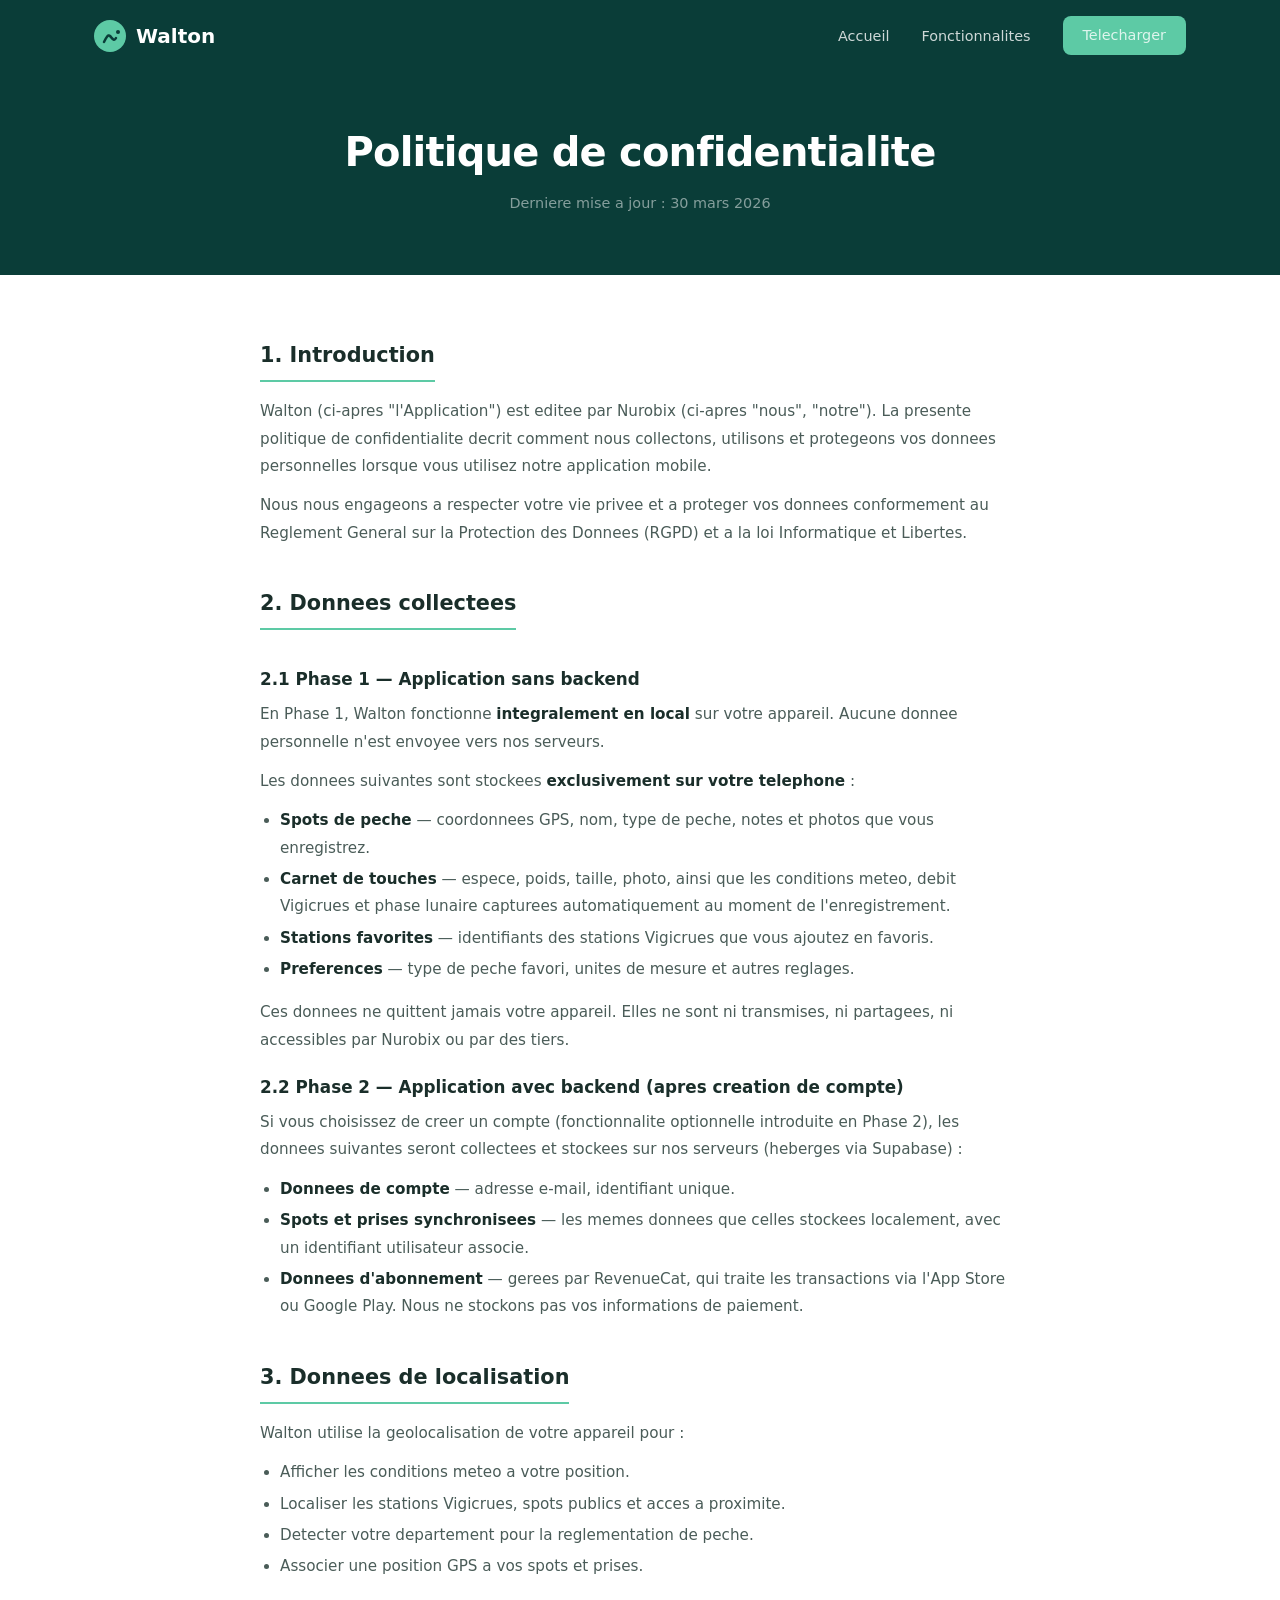
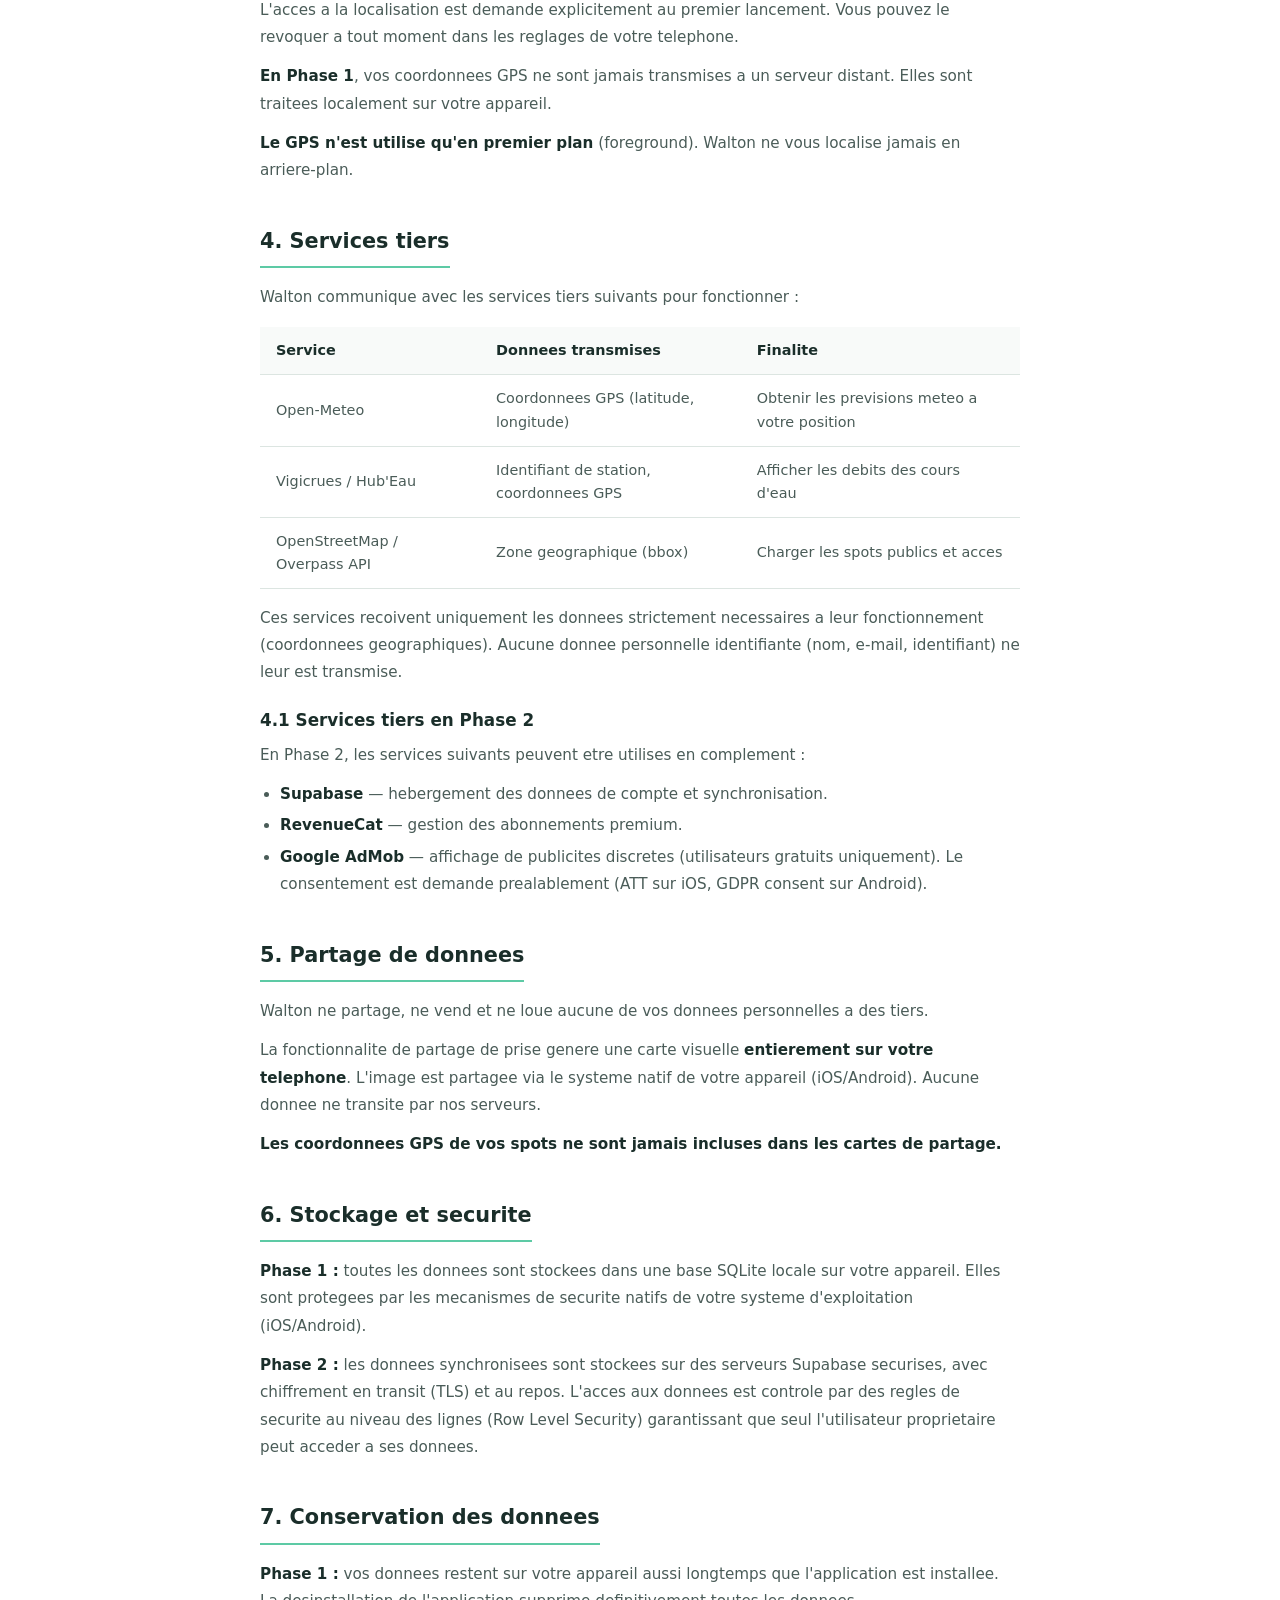
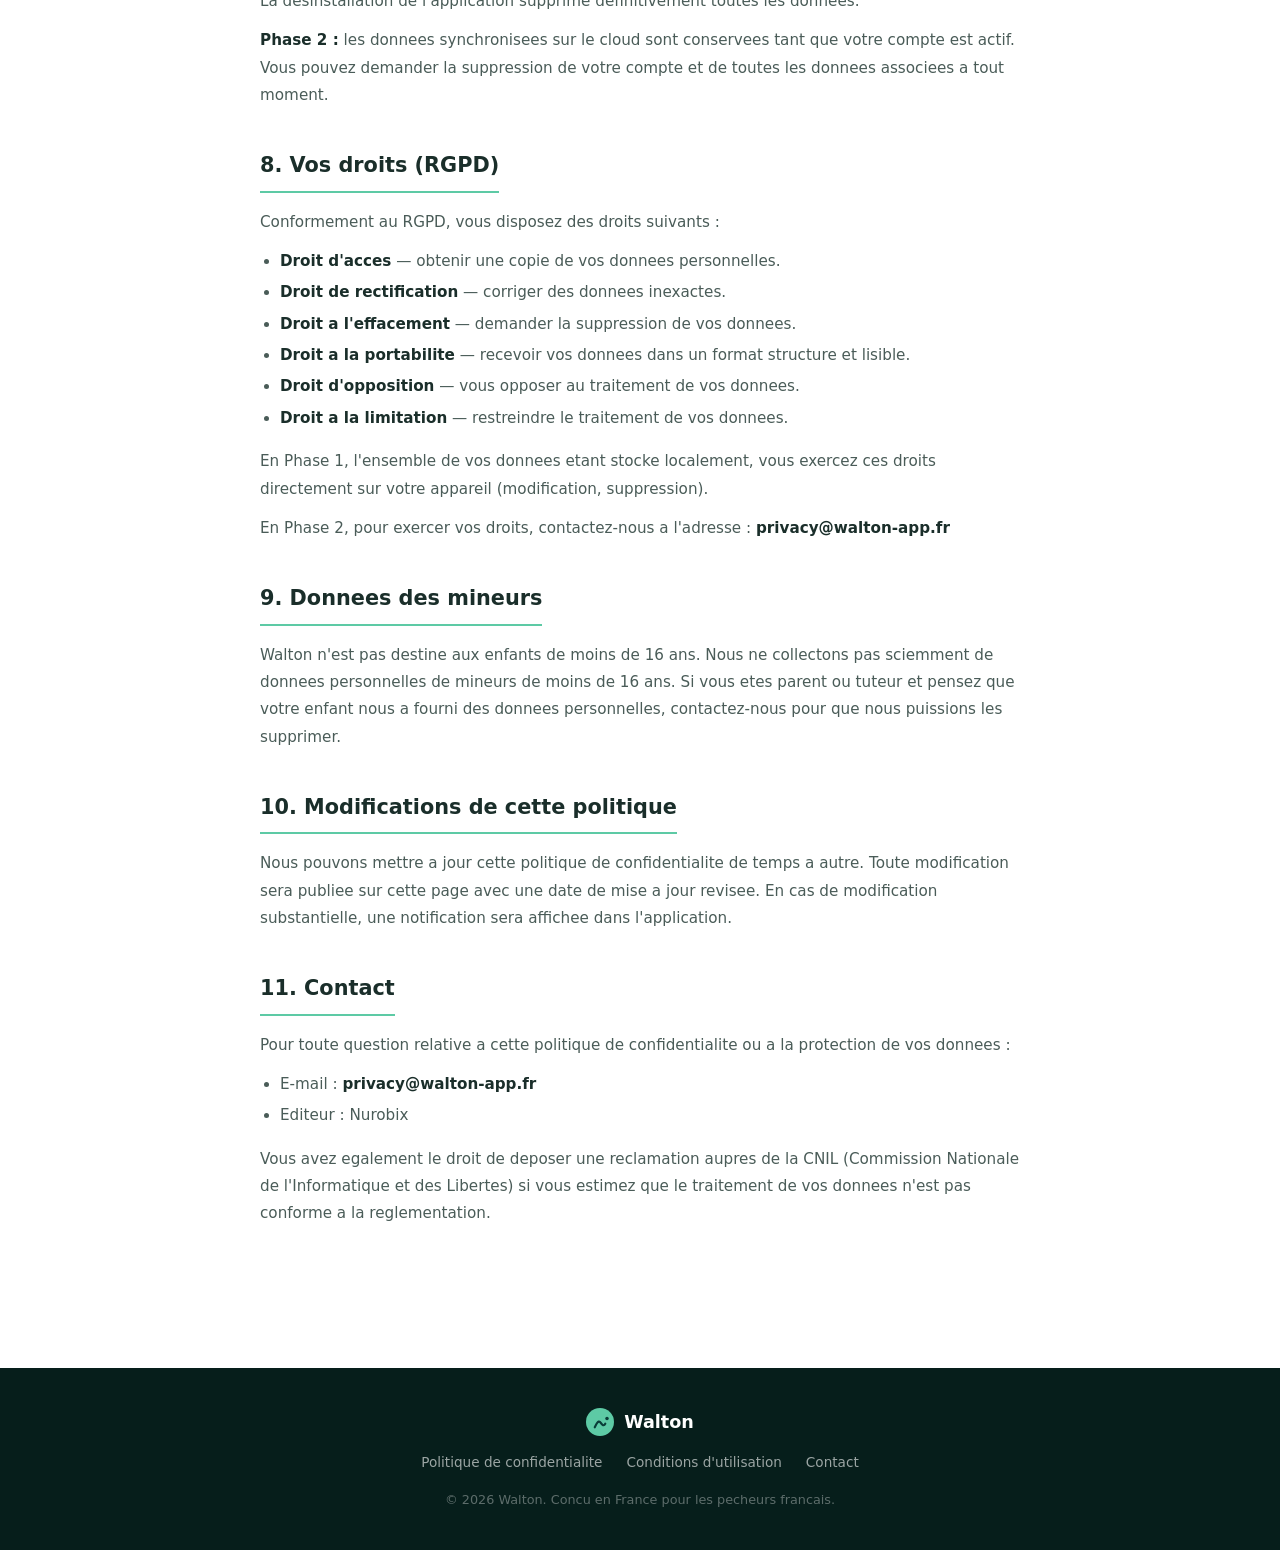
==== privacy.html @ 5dc96373 "Add Walton landing page with privacy policy and terms of use Static showcase site for GitHub Pages: " ====
<!DOCTYPE html>
<html lang="fr">
<head>
    <meta charset="UTF-8">
    <meta name="viewport" content="width=device-width, initial-scale=1.0">
    <title>Politique de confidentialite — Walton</title>
    <meta name="description" content="Politique de confidentialite de l'application Walton. Decouvrez comment vos donnees sont traitees et protegees.">
    <meta name="theme-color" content="#0a3d38">
    <link rel="icon" type="image/svg+xml" href="assets/favicon.svg">
    <link rel="stylesheet" href="css/style.css">
</head>
<body>
    <!-- Navigation -->
    <nav class="nav nav--scrolled" id="nav">
        <div class="nav__container">
            <a href="index.html" class="nav__logo">
                <svg class="nav__logo-icon" viewBox="0 0 32 32" width="32" height="32" fill="none">
                    <circle cx="16" cy="16" r="16" fill="#5dcaa5"/>
                    <path d="M10 22c2-4 4-8 6-6s4 6 6 2" stroke="#0a3d38" stroke-width="2.5" stroke-linecap="round"/>
                    <circle cx="24" cy="12" r="2" fill="#0a3d38"/>
                </svg>
                <span>Walton</span>
            </a>
            <button class="nav__toggle" id="navToggle" aria-label="Menu">
                <span></span><span></span><span></span>
            </button>
            <ul class="nav__links" id="navLinks">
                <li><a href="index.html">Accueil</a></li>
                <li><a href="index.html#fonctionnalites">Fonctionnalites</a></li>
                <li><a href="index.html#telechargement" class="btn btn--nav">Telecharger</a></li>
            </ul>
        </div>
    </nav>

    <!-- Header -->
    <header class="legal-hero">
        <div class="container">
            <h1 class="legal-hero__title">Politique de confidentialite</h1>
            <p class="legal-hero__date">Derniere mise a jour : 30 mars 2026</p>
        </div>
    </header>

    <!-- Content -->
    <main class="legal">
        <div class="container">
            <div class="legal__content">

                <section class="legal__section">
                    <h2>1. Introduction</h2>
                    <p>Walton (ci-apres "l'Application") est editee par Nurobix (ci-apres "nous", "notre"). La presente politique de confidentialite decrit comment nous collectons, utilisons et protegeons vos donnees personnelles lorsque vous utilisez notre application mobile.</p>
                    <p>Nous nous engageons a respecter votre vie privee et a proteger vos donnees conformement au Reglement General sur la Protection des Donnees (RGPD) et a la loi Informatique et Libertes.</p>
                </section>

                <section class="legal__section">
                    <h2>2. Donnees collectees</h2>

                    <h3>2.1 Phase 1 — Application sans backend</h3>
                    <p>En Phase 1, Walton fonctionne <strong>integralement en local</strong> sur votre appareil. Aucune donnee personnelle n'est envoyee vers nos serveurs.</p>
                    <p>Les donnees suivantes sont stockees <strong>exclusivement sur votre telephone</strong> :</p>
                    <ul>
                        <li><strong>Spots de peche</strong> — coordonnees GPS, nom, type de peche, notes et photos que vous enregistrez.</li>
                        <li><strong>Carnet de touches</strong> — espece, poids, taille, photo, ainsi que les conditions meteo, debit Vigicrues et phase lunaire capturees automatiquement au moment de l'enregistrement.</li>
                        <li><strong>Stations favorites</strong> — identifiants des stations Vigicrues que vous ajoutez en favoris.</li>
                        <li><strong>Preferences</strong> — type de peche favori, unites de mesure et autres reglages.</li>
                    </ul>
                    <p>Ces donnees ne quittent jamais votre appareil. Elles ne sont ni transmises, ni partagees, ni accessibles par Nurobix ou par des tiers.</p>

                    <h3>2.2 Phase 2 — Application avec backend (apres creation de compte)</h3>
                    <p>Si vous choisissez de creer un compte (fonctionnalite optionnelle introduite en Phase 2), les donnees suivantes seront collectees et stockees sur nos serveurs (heberges via Supabase) :</p>
                    <ul>
                        <li><strong>Donnees de compte</strong> — adresse e-mail, identifiant unique.</li>
                        <li><strong>Spots et prises synchronisees</strong> — les memes donnees que celles stockees localement, avec un identifiant utilisateur associe.</li>
                        <li><strong>Donnees d'abonnement</strong> — gerees par RevenueCat, qui traite les transactions via l'App Store ou Google Play. Nous ne stockons pas vos informations de paiement.</li>
                    </ul>
                </section>

                <section class="legal__section">
                    <h2>3. Donnees de localisation</h2>
                    <p>Walton utilise la geolocalisation de votre appareil pour :</p>
                    <ul>
                        <li>Afficher les conditions meteo a votre position.</li>
                        <li>Localiser les stations Vigicrues, spots publics et acces a proximite.</li>
                        <li>Detecter votre departement pour la reglementation de peche.</li>
                        <li>Associer une position GPS a vos spots et prises.</li>
                    </ul>
                    <p>L'acces a la localisation est demande explicitement au premier lancement. Vous pouvez le revoquer a tout moment dans les reglages de votre telephone.</p>
                    <p><strong>En Phase 1</strong>, vos coordonnees GPS ne sont jamais transmises a un serveur distant. Elles sont traitees localement sur votre appareil.</p>
                    <p><strong>Le GPS n'est utilise qu'en premier plan</strong> (foreground). Walton ne vous localise jamais en arriere-plan.</p>
                </section>

                <section class="legal__section">
                    <h2>4. Services tiers</h2>
                    <p>Walton communique avec les services tiers suivants pour fonctionner :</p>

                    <div class="legal__table-wrap">
                        <table class="legal__table">
                            <thead>
                                <tr>
                                    <th>Service</th>
                                    <th>Donnees transmises</th>
                                    <th>Finalite</th>
                                </tr>
                            </thead>
                            <tbody>
                                <tr>
                                    <td>Open-Meteo</td>
                                    <td>Coordonnees GPS (latitude, longitude)</td>
                                    <td>Obtenir les previsions meteo a votre position</td>
                                </tr>
                                <tr>
                                    <td>Vigicrues / Hub'Eau</td>
                                    <td>Identifiant de station, coordonnees GPS</td>
                                    <td>Afficher les debits des cours d'eau</td>
                                </tr>
                                <tr>
                                    <td>OpenStreetMap / Overpass API</td>
                                    <td>Zone geographique (bbox)</td>
                                    <td>Charger les spots publics et acces</td>
                                </tr>
                            </tbody>
                        </table>
                    </div>

                    <p>Ces services recoivent uniquement les donnees strictement necessaires a leur fonctionnement (coordonnees geographiques). Aucune donnee personnelle identifiante (nom, e-mail, identifiant) ne leur est transmise.</p>

                    <h3>4.1 Services tiers en Phase 2</h3>
                    <p>En Phase 2, les services suivants peuvent etre utilises en complement :</p>
                    <ul>
                        <li><strong>Supabase</strong> — hebergement des donnees de compte et synchronisation.</li>
                        <li><strong>RevenueCat</strong> — gestion des abonnements premium.</li>
                        <li><strong>Google AdMob</strong> — affichage de publicites discretes (utilisateurs gratuits uniquement). Le consentement est demande prealablement (ATT sur iOS, GDPR consent sur Android).</li>
                    </ul>
                </section>

                <section class="legal__section">
                    <h2>5. Partage de donnees</h2>
                    <p>Walton ne partage, ne vend et ne loue aucune de vos donnees personnelles a des tiers.</p>
                    <p>La fonctionnalite de partage de prise genere une carte visuelle <strong>entierement sur votre telephone</strong>. L'image est partagee via le systeme natif de votre appareil (iOS/Android). Aucune donnee ne transite par nos serveurs.</p>
                    <p><strong>Les coordonnees GPS de vos spots ne sont jamais incluses dans les cartes de partage.</strong></p>
                </section>

                <section class="legal__section">
                    <h2>6. Stockage et securite</h2>
                    <p><strong>Phase 1 :</strong> toutes les donnees sont stockees dans une base SQLite locale sur votre appareil. Elles sont protegees par les mecanismes de securite natifs de votre systeme d'exploitation (iOS/Android).</p>
                    <p><strong>Phase 2 :</strong> les donnees synchronisees sont stockees sur des serveurs Supabase securises, avec chiffrement en transit (TLS) et au repos. L'acces aux donnees est controle par des regles de securite au niveau des lignes (Row Level Security) garantissant que seul l'utilisateur proprietaire peut acceder a ses donnees.</p>
                </section>

                <section class="legal__section">
                    <h2>7. Conservation des donnees</h2>
                    <p><strong>Phase 1 :</strong> vos donnees restent sur votre appareil aussi longtemps que l'application est installee. La desinstallation de l'application supprime definitivement toutes les donnees.</p>
                    <p><strong>Phase 2 :</strong> les donnees synchronisees sur le cloud sont conservees tant que votre compte est actif. Vous pouvez demander la suppression de votre compte et de toutes les donnees associees a tout moment.</p>
                </section>

                <section class="legal__section">
                    <h2>8. Vos droits (RGPD)</h2>
                    <p>Conformement au RGPD, vous disposez des droits suivants :</p>
                    <ul>
                        <li><strong>Droit d'acces</strong> — obtenir une copie de vos donnees personnelles.</li>
                        <li><strong>Droit de rectification</strong> — corriger des donnees inexactes.</li>
                        <li><strong>Droit a l'effacement</strong> — demander la suppression de vos donnees.</li>
                        <li><strong>Droit a la portabilite</strong> — recevoir vos donnees dans un format structure et lisible.</li>
                        <li><strong>Droit d'opposition</strong> — vous opposer au traitement de vos donnees.</li>
                        <li><strong>Droit a la limitation</strong> — restreindre le traitement de vos donnees.</li>
                    </ul>
                    <p>En Phase 1, l'ensemble de vos donnees etant stocke localement, vous exercez ces droits directement sur votre appareil (modification, suppression).</p>
                    <p>En Phase 2, pour exercer vos droits, contactez-nous a l'adresse : <strong>privacy@walton-app.fr</strong></p>
                </section>

                <section class="legal__section">
                    <h2>9. Donnees des mineurs</h2>
                    <p>Walton n'est pas destine aux enfants de moins de 16 ans. Nous ne collectons pas sciemment de donnees personnelles de mineurs de moins de 16 ans. Si vous etes parent ou tuteur et pensez que votre enfant nous a fourni des donnees personnelles, contactez-nous pour que nous puissions les supprimer.</p>
                </section>

                <section class="legal__section">
                    <h2>10. Modifications de cette politique</h2>
                    <p>Nous pouvons mettre a jour cette politique de confidentialite de temps a autre. Toute modification sera publiee sur cette page avec une date de mise a jour revisee. En cas de modification substantielle, une notification sera affichee dans l'application.</p>
                </section>

                <section class="legal__section">
                    <h2>11. Contact</h2>
                    <p>Pour toute question relative a cette politique de confidentialite ou a la protection de vos donnees :</p>
                    <ul>
                        <li>E-mail : <strong>privacy@walton-app.fr</strong></li>
                        <li>Editeur : Nurobix</li>
                    </ul>
                    <p>Vous avez egalement le droit de deposer une reclamation aupres de la CNIL (Commission Nationale de l'Informatique et des Libertes) si vous estimez que le traitement de vos donnees n'est pas conforme a la reglementation.</p>
                </section>

            </div>
        </div>
    </main>

    <!-- Footer -->
    <footer class="footer">
        <div class="container">
            <div class="footer__content">
                <div class="footer__brand">
                    <svg class="footer__logo" viewBox="0 0 32 32" width="28" height="28" fill="none">
                        <circle cx="16" cy="16" r="16" fill="#5dcaa5"/>
                        <path d="M10 22c2-4 4-8 6-6s4 6 6 2" stroke="#0a3d38" stroke-width="2.5" stroke-linecap="round"/>
                        <circle cx="24" cy="12" r="2" fill="#0a3d38"/>
                    </svg>
                    <span>Walton</span>
                </div>
                <div class="footer__links">
                    <a href="privacy.html">Politique de confidentialite</a>
                    <a href="terms.html">Conditions d'utilisation</a>
                    <a href="mailto:contact@walton-app.fr">Contact</a>
                </div>
                <p class="footer__copy">&copy; 2026 Walton. Concu en France pour les pecheurs francais.</p>
            </div>
        </div>
    </footer>

    <script src="js/main.js"></script>
</body>
</html>
---- css/style.css ----
/* ========================================
   Walton — Landing Page Styles
   ======================================== */

/* --- Reset & Base --- */
*, *::before, *::after { box-sizing: border-box; margin: 0; padding: 0; }

:root {
    --teal-dark: #0a3d38;
    --teal-deeper: #061e1b;
    --teal-mid: #0d4f48;
    --green-accent: #5dcaa5;
    --green-light: #9fe1cb;
    --green-pale: #e8f5f2;
    --white: #ffffff;
    --gray-50: #f8faf9;
    --gray-100: #f0f4f2;
    --gray-200: #dce5e1;
    --gray-400: #94a3a0;
    --gray-600: #4a5c58;
    --gray-800: #1a2e2a;
    --font: 'Inter', -apple-system, BlinkMacSystemFont, 'Segoe UI', system-ui, sans-serif;
    --radius-sm: 8px;
    --radius-md: 12px;
    --radius-lg: 20px;
    --radius-xl: 28px;
    --shadow-sm: 0 1px 3px rgba(10,61,56,0.08);
    --shadow-md: 0 4px 16px rgba(10,61,56,0.1);
    --shadow-lg: 0 8px 32px rgba(10,61,56,0.12);
    --shadow-xl: 0 16px 48px rgba(10,61,56,0.16);
    --transition: 0.3s cubic-bezier(0.4, 0, 0.2, 1);
}

html { scroll-behavior: smooth; }

body {
    font-family: var(--font);
    color: var(--gray-800);
    line-height: 1.6;
    background: var(--white);
    -webkit-font-smoothing: antialiased;
    overflow-x: hidden;
}

img { max-width: 100%; display: block; }
a { text-decoration: none; color: inherit; }
ul { list-style: none; }

.container {
    max-width: 1140px;
    margin: 0 auto;
    padding: 0 24px;
}

/* --- Buttons --- */
.btn {
    display: inline-flex;
    align-items: center;
    gap: 8px;
    font-family: var(--font);
    font-weight: 600;
    font-size: 0.95rem;
    border: none;
    border-radius: var(--radius-sm);
    cursor: pointer;
    transition: var(--transition);
    padding: 10px 24px;
}

.btn--primary {
    background: var(--green-accent);
    color: var(--teal-dark);
}
.btn--primary:hover { background: #4bb893; transform: translateY(-1px); box-shadow: var(--shadow-md); }

.btn--ghost {
    background: transparent;
    color: var(--white);
    border: 1.5px solid rgba(255,255,255,0.3);
}
.btn--ghost:hover { border-color: rgba(255,255,255,0.6); background: rgba(255,255,255,0.08); }

.btn--lg { padding: 14px 32px; font-size: 1.05rem; border-radius: var(--radius-md); }

.btn--nav {
    background: var(--green-accent);
    color: var(--teal-dark);
    padding: 8px 20px;
    border-radius: var(--radius-sm);
    font-size: 0.875rem;
}
.btn--nav:hover { background: #4bb893; }

/* --- Navigation --- */
.nav {
    position: fixed;
    top: 0;
    left: 0;
    right: 0;
    z-index: 100;
    padding: 16px 0;
    transition: var(--transition);
}

.nav--scrolled {
    background: rgba(10,61,56,0.95);
    backdrop-filter: blur(12px);
    padding: 10px 0;
    box-shadow: 0 2px 20px rgba(0,0,0,0.15);
}

.nav__container {
    max-width: 1140px;
    margin: 0 auto;
    padding: 0 24px;
    display: flex;
    align-items: center;
    justify-content: space-between;
}

.nav__logo {
    display: flex;
    align-items: center;
    gap: 10px;
    font-size: 1.25rem;
    font-weight: 700;
    color: var(--white);
}

.nav__links {
    display: flex;
    align-items: center;
    gap: 32px;
}

.nav__links a {
    color: rgba(255,255,255,0.8);
    font-size: 0.9rem;
    font-weight: 500;
    transition: var(--transition);
}
.nav__links a:hover { color: var(--white); }

.nav__toggle {
    display: none;
    flex-direction: column;
    gap: 5px;
    background: none;
    border: none;
    cursor: pointer;
    padding: 4px;
}
.nav__toggle span {
    display: block;
    width: 24px;
    height: 2px;
    background: var(--white);
    border-radius: 2px;
    transition: var(--transition);
}

/* --- Hero --- */
.hero {
    position: relative;
    min-height: 100vh;
    display: flex;
    align-items: center;
    overflow: hidden;
    background: var(--teal-dark);
}

.hero__bg {
    position: absolute;
    inset: 0;
    overflow: hidden;
}

.hero__gradient {
    position: absolute;
    inset: 0;
    background:
        radial-gradient(ellipse 80% 60% at 20% 80%, rgba(93,202,165,0.15) 0%, transparent 60%),
        radial-gradient(ellipse 60% 50% at 80% 20%, rgba(93,202,165,0.08) 0%, transparent 50%),
        linear-gradient(180deg, var(--teal-dark) 0%, var(--teal-deeper) 100%);
}

.hero__container {
    position: relative;
    max-width: 1140px;
    margin: 0 auto;
    padding: 120px 24px 80px;
    display: grid;
    grid-template-columns: 1fr 1fr;
    gap: 60px;
    align-items: center;
}

.hero__badge {
    display: inline-block;
    padding: 6px 16px;
    background: rgba(93,202,165,0.15);
    border: 1px solid rgba(93,202,165,0.25);
    border-radius: 100px;
    color: var(--green-accent);
    font-size: 0.8rem;
    font-weight: 600;
    letter-spacing: 0.02em;
    margin-bottom: 24px;
}

.hero__title {
    font-size: clamp(2.5rem, 5vw, 3.75rem);
    font-weight: 800;
    line-height: 1.1;
    color: var(--white);
    margin-bottom: 20px;
    letter-spacing: -0.02em;
}

.hero__accent {
    color: var(--green-accent);
}

.hero__subtitle {
    font-size: 1.15rem;
    color: rgba(255,255,255,0.7);
    max-width: 500px;
    margin-bottom: 32px;
    line-height: 1.7;
}

.hero__cta {
    display: flex;
    gap: 16px;
    margin-bottom: 48px;
    flex-wrap: wrap;
}

.hero__stats {
    display: flex;
    align-items: center;
    gap: 24px;
}

.hero__stat {
    display: flex;
    flex-direction: column;
}

.hero__stat-value {
    font-size: 1.5rem;
    font-weight: 700;
    color: var(--white);
}

.hero__stat-label {
    font-size: 0.8rem;
    color: rgba(255,255,255,0.5);
    font-weight: 500;
}

.hero__stat-sep {
    width: 1px;
    height: 36px;
    background: rgba(255,255,255,0.15);
}

/* --- Phone Mockup --- */
.hero__visual {
    display: flex;
    justify-content: center;
}

.phone-mockup__frame {
    width: 280px;
    height: 580px;
    background: #111;
    border-radius: 40px;
    padding: 12px;
    box-shadow:
        0 0 0 1px rgba(255,255,255,0.1),
        var(--shadow-xl),
        0 40px 80px rgba(0,0,0,0.3);
    position: relative;
}

.phone-mockup__notch {
    width: 120px;
    height: 28px;
    background: #111;
    border-radius: 0 0 16px 16px;
    position: absolute;
    top: 12px;
    left: 50%;
    transform: translateX(-50%);
    z-index: 2;
}

.phone-mockup__screen {
    width: 100%;
    height: 100%;
    background: var(--teal-dark);
    border-radius: 30px;
    overflow: hidden;
}

/* --- Mock App Inside Phone --- */
.mock-app {
    padding: 44px 16px 0;
    height: 100%;
    display: flex;
    flex-direction: column;
    font-size: 11px;
    color: var(--white);
}

.mock-app__header {
    display: flex;
    justify-content: space-between;
    align-items: baseline;
    margin-bottom: 16px;
}

.mock-app__greeting {
    font-size: 16px;
    font-weight: 700;
}

.mock-app__location {
    font-size: 11px;
    color: rgba(255,255,255,0.5);
}

.mock-app__weather {
    background: rgba(255,255,255,0.08);
    border-radius: 14px;
    padding: 14px;
    margin-bottom: 10px;
}

.mock-app__weather-main {
    display: flex;
    justify-content: space-between;
    align-items: center;
    margin-bottom: 8px;
}

.mock-app__temp {
    font-size: 36px;
    font-weight: 700;
    line-height: 1;
}

.mock-app__weather-details {
    display: flex;
    gap: 12px;
    font-size: 10px;
    color: rgba(255,255,255,0.6);
}

.mock-app__card {
    background: rgba(255,255,255,0.06);
    border-radius: 12px;
    padding: 12px 14px;
    margin-bottom: 8px;
}

.mock-app__card-title {
    font-size: 9px;
    text-transform: uppercase;
    letter-spacing: 0.08em;
    color: rgba(255,255,255,0.4);
    margin-bottom: 4px;
}

.mock-app__card-station {
    font-weight: 600;
    font-size: 12px;
    margin-bottom: 6px;
}

.mock-app__card-debit {
    display: flex;
    align-items: center;
    gap: 8px;
}

.mock-app__debit-value {
    font-size: 18px;
    font-weight: 700;
    color: var(--green-accent);
}

.mock-app__debit-badge {
    font-size: 9px;
    padding: 2px 8px;
    border-radius: 100px;
    font-weight: 600;
}
.mock-app__debit-badge--ok {
    background: rgba(93,202,165,0.2);
    color: var(--green-accent);
}

.mock-app__card--moon { background: rgba(255,255,255,0.04); }

.mock-app__moon-row {
    display: flex;
    gap: 10px;
    align-items: center;
}

.mock-app__moon-icon { font-size: 28px; line-height: 1; }
.mock-app__moon-phase { font-weight: 600; font-size: 12px; }
.mock-app__moon-detail { font-size: 9px; color: rgba(255,255,255,0.5); margin-top: 2px; }

.mock-app__nav {
    margin-top: auto;
    display: flex;
    justify-content: space-around;
    padding: 12px 0 16px;
    border-top: 1px solid rgba(255,255,255,0.08);
}

.mock-app__nav-item {
    font-size: 9px;
    color: rgba(255,255,255,0.4);
    font-weight: 500;
}
.mock-app__nav-item--active { color: var(--green-accent); }

/* --- Problem Band --- */
.problem {
    background: var(--gray-50);
    padding: 40px 0;
    border-bottom: 1px solid var(--gray-200);
}

.problem__grid {
    display: flex;
    align-items: center;
    justify-content: center;
    gap: 16px;
    flex-wrap: wrap;
}

.problem__item {
    display: flex;
    align-items: center;
    gap: 10px;
    padding: 10px 18px;
    background: var(--white);
    border-radius: var(--radius-sm);
    box-shadow: var(--shadow-sm);
    font-size: 0.9rem;
    font-weight: 500;
    color: var(--gray-600);
}

.problem__icon {
    display: flex;
    color: var(--gray-400);
}

.problem__plus, .problem__equals {
    font-size: 1.25rem;
    font-weight: 700;
    color: var(--gray-400);
}

.problem__item--walton {
    background: var(--teal-dark);
    color: var(--white);
    box-shadow: var(--shadow-md);
}

.problem__icon--walton { color: var(--green-accent); }

/* --- Section Headers --- */
.section-header {
    text-align: center;
    margin-bottom: 56px;
}

.section-title {
    font-size: clamp(1.75rem, 3.5vw, 2.5rem);
    font-weight: 800;
    color: var(--gray-800);
    letter-spacing: -0.02em;
    margin-bottom: 12px;
}

.section-subtitle {
    font-size: 1.1rem;
    color: var(--gray-600);
    max-width: 560px;
    margin: 0 auto;
}

/* --- Features --- */
.features {
    padding: 100px 0;
}

.features__grid {
    display: grid;
    grid-template-columns: repeat(3, 1fr);
    gap: 24px;
}

.feature-card {
    background: var(--white);
    border: 1px solid var(--gray-200);
    border-radius: var(--radius-lg);
    padding: 32px 28px;
    transition: var(--transition);
}
.feature-card:hover {
    border-color: rgba(93,202,165,0.3);
    box-shadow: var(--shadow-md);
    transform: translateY(-4px);
}

.feature-card__icon {
    width: 52px;
    height: 52px;
    border-radius: var(--radius-md);
    display: flex;
    align-items: center;
    justify-content: center;
    margin-bottom: 20px;
}

.feature-card__icon--weather { background: #fef3c7; color: #d97706; }
.feature-card__icon--river { background: #dbeafe; color: #2563eb; }
.feature-card__icon--spots { background: #d1fae5; color: #059669; }
.feature-card__icon--log { background: #ede9fe; color: #7c3aed; }
.feature-card__icon--map { background: #fce7f3; color: #db2777; }
.feature-card__icon--rules { background: #fee2e2; color: #dc2626; }

.feature-card__title {
    font-size: 1.15rem;
    font-weight: 700;
    margin-bottom: 8px;
    color: var(--gray-800);
}

.feature-card__desc {
    font-size: 0.9rem;
    color: var(--gray-600);
    line-height: 1.6;
    margin-bottom: 16px;
}

.feature-card__tags {
    display: flex;
    gap: 6px;
    flex-wrap: wrap;
}

.feature-card__tags li {
    font-size: 0.75rem;
    font-weight: 600;
    padding: 3px 10px;
    background: var(--gray-100);
    color: var(--gray-600);
    border-radius: 100px;
}

/* --- How It Works --- */
.how-it-works {
    padding: 100px 0;
    background: var(--gray-50);
}

.steps {
    display: flex;
    align-items: center;
    justify-content: center;
    gap: 0;
    max-width: 800px;
    margin: 0 auto;
}

.step {
    display: flex;
    flex-direction: column;
    align-items: center;
    text-align: center;
    flex: 1;
}

.step__number {
    width: 56px;
    height: 56px;
    border-radius: 50%;
    background: var(--teal-dark);
    color: var(--green-accent);
    display: flex;
    align-items: center;
    justify-content: center;
    font-size: 1.25rem;
    font-weight: 800;
    margin-bottom: 16px;
}

.step__content h3 {
    font-size: 1.1rem;
    font-weight: 700;
    margin-bottom: 4px;
}

.step__content p {
    font-size: 0.9rem;
    color: var(--gray-600);
    max-width: 200px;
    margin: 0 auto;
}

.step__line {
    width: 80px;
    height: 2px;
    background: var(--gray-200);
    margin-bottom: 36px;
    flex-shrink: 0;
}

/* --- Why Section --- */
.why {
    padding: 100px 0;
}

.why__grid {
    display: grid;
    grid-template-columns: repeat(2, 1fr);
    gap: 24px;
    margin-bottom: 64px;
}

.why__card {
    padding: 36px 32px;
    border: 1px solid var(--gray-200);
    border-radius: var(--radius-lg);
    transition: var(--transition);
}
.why__card:hover { box-shadow: var(--shadow-md); transform: translateY(-2px); }

.why__icon {
    color: var(--green-accent);
    margin-bottom: 16px;
}

.why__card h3 {
    font-size: 1.15rem;
    font-weight: 700;
    margin-bottom: 8px;
}

.why__card p {
    font-size: 0.9rem;
    color: var(--gray-600);
    line-height: 1.7;
}

/* --- Comparison Table --- */
.comparison {
    background: var(--gray-50);
    border-radius: var(--radius-xl);
    padding: 48px;
}

.comparison__title {
    font-size: 1.3rem;
    font-weight: 700;
    text-align: center;
    margin-bottom: 32px;
}

.comparison__table-wrap { overflow-x: auto; }

.comparison__table {
    width: 100%;
    border-collapse: collapse;
    font-size: 0.9rem;
}

.comparison__table th,
.comparison__table td {
    padding: 14px 20px;
    text-align: left;
    border-bottom: 1px solid var(--gray-200);
}

.comparison__table th {
    font-weight: 700;
    color: var(--gray-800);
    font-size: 0.95rem;
}

.comparison__table td:first-child {
    font-weight: 600;
    color: var(--gray-800);
}

.comparison__highlight {
    background: rgba(93,202,165,0.08);
}

.check { color: #059669; font-weight: 700; }
.cross { color: #dc2626; }

/* --- Share Feature --- */
.share-feature {
    padding: 100px 0;
    background: var(--teal-dark);
    color: var(--white);
}

.share-feature .section-title { color: var(--white); }

.share-feature__layout {
    display: grid;
    grid-template-columns: 1fr 1fr;
    gap: 64px;
    align-items: center;
}

.share-feature__content p {
    color: rgba(255,255,255,0.7);
    font-size: 1.05rem;
    margin: 20px 0 28px;
    line-height: 1.7;
}

.share-feature__list {
    display: flex;
    flex-direction: column;
    gap: 14px;
}

.share-feature__list li {
    display: flex;
    align-items: center;
    gap: 12px;
    font-size: 0.95rem;
    color: rgba(255,255,255,0.85);
}

.share-feature__visual {
    display: flex;
    justify-content: center;
}

/* --- Share Card Mockup --- */
.share-card {
    width: 280px;
    border-radius: 16px;
    overflow: hidden;
    background: var(--teal-deeper);
    box-shadow: var(--shadow-xl);
}

.share-card__photo {
    height: 200px;
    background: linear-gradient(135deg, rgba(93,202,165,0.2), rgba(10,61,56,0.8));
    display: flex;
    align-items: center;
    justify-content: center;
    margin: 10px;
    border-radius: 10px;
}

.share-card__info {
    padding: 10px 14px 12px;
    background: rgba(6,30,27,0.95);
    border-top: 1px solid rgba(255,255,255,0.08);
}

.share-card__row1 {
    display: flex;
    justify-content: space-between;
    align-items: baseline;
    margin-bottom: 10px;
}

.share-card__species {
    font-size: 14px;
    font-weight: 500;
    color: var(--green-pale);
}

.share-card__date {
    font-size: 10px;
    color: rgba(255,255,255,0.4);
}

.share-card__row2 {
    display: flex;
    align-items: baseline;
    gap: 16px;
    margin-bottom: 12px;
}

.share-card__measure { display: flex; align-items: baseline; gap: 4px; }

.share-card__value {
    font-size: 20px;
    font-weight: 500;
    color: var(--green-accent);
}

.share-card__unit {
    font-size: 11px;
    color: rgba(255,255,255,0.4);
}

.share-card__sep {
    width: 1px;
    height: 20px;
    background: rgba(255,255,255,0.1);
}

.share-card__row3 {
    display: flex;
    gap: 6px;
    padding-top: 10px;
    border-top: 1px solid rgba(255,255,255,0.07);
    flex-wrap: wrap;
}

.share-card__pill {
    background: rgba(255,255,255,0.06);
    border-radius: 6px;
    padding: 3px 7px;
    font-size: 11px;
}

.share-card__pill-label { color: rgba(255,255,255,0.5); }
.share-card__pill-value { color: var(--green-light); }

.share-card__watermark {
    text-align: right;
    font-style: italic;
    font-size: 10px;
    color: rgba(255,255,255,0.25);
    margin-top: 8px;
}

/* --- FAQ --- */
.faq {
    padding: 100px 0;
    background: var(--gray-50);
}

.faq__list {
    max-width: 700px;
    margin: 0 auto;
}

.faq__item {
    border-bottom: 1px solid var(--gray-200);
}

.faq__question {
    padding: 20px 0;
    font-size: 1.05rem;
    font-weight: 600;
    cursor: pointer;
    list-style: none;
    display: flex;
    justify-content: space-between;
    align-items: center;
    color: var(--gray-800);
    transition: var(--transition);
}

.faq__question:hover { color: var(--teal-mid); }

.faq__question::after {
    content: '+';
    font-size: 1.5rem;
    font-weight: 300;
    color: var(--gray-400);
    transition: var(--transition);
    flex-shrink: 0;
    margin-left: 16px;
}

.faq__item[open] .faq__question::after {
    content: '-';
    color: var(--green-accent);
}

.faq__question::-webkit-details-marker { display: none; }

.faq__answer {
    padding: 0 0 20px;
    font-size: 0.95rem;
    color: var(--gray-600);
    line-height: 1.7;
}

/* --- Download --- */
.download {
    padding: 100px 0;
    text-align: center;
    background: linear-gradient(180deg, var(--white) 0%, var(--green-pale) 100%);
}

.download__title {
    font-size: clamp(1.75rem, 3.5vw, 2.5rem);
    font-weight: 800;
    color: var(--gray-800);
    margin-bottom: 12px;
}

.download__subtitle {
    font-size: 1.1rem;
    color: var(--gray-600);
    margin-bottom: 36px;
}

.download__buttons {
    display: flex;
    gap: 16px;
    justify-content: center;
    flex-wrap: wrap;
    margin-bottom: 20px;
}

.store-badge {
    display: flex;
    align-items: center;
    gap: 12px;
    padding: 14px 28px;
    background: var(--teal-dark);
    color: var(--white);
    border-radius: var(--radius-md);
    transition: var(--transition);
}
.store-badge:hover { background: var(--teal-mid); transform: translateY(-2px); box-shadow: var(--shadow-md); }

.store-badge small {
    display: block;
    font-size: 0.7rem;
    color: rgba(255,255,255,0.6);
    line-height: 1.2;
}
.store-badge strong {
    display: block;
    font-size: 1.05rem;
    line-height: 1.2;
}

.download__note {
    font-size: 0.8rem;
    color: var(--gray-400);
}

/* --- Footer --- */
.footer {
    background: var(--teal-deeper);
    padding: 40px 0;
    color: rgba(255,255,255,0.6);
}

.footer__content {
    display: flex;
    flex-direction: column;
    align-items: center;
    gap: 16px;
}

.footer__brand {
    display: flex;
    align-items: center;
    gap: 10px;
    font-size: 1.1rem;
    font-weight: 700;
    color: var(--white);
}

.footer__links {
    display: flex;
    gap: 24px;
    font-size: 0.85rem;
}
.footer__links a:hover { color: var(--white); }

.footer__copy {
    font-size: 0.8rem;
    color: rgba(255,255,255,0.35);
}

/* ========================================
   Responsive
   ======================================== */
@media (max-width: 900px) {
    .hero__container {
        grid-template-columns: 1fr;
        text-align: center;
        padding-top: 100px;
    }
    .hero__subtitle { margin: 0 auto 32px; }
    .hero__cta { justify-content: center; }
    .hero__stats { justify-content: center; }
    .hero__visual { margin-top: 32px; }

    .features__grid { grid-template-columns: repeat(2, 1fr); }

    .share-feature__layout {
        grid-template-columns: 1fr;
        text-align: center;
    }
    .share-feature__list { align-items: center; }

    .why__grid { grid-template-columns: 1fr; }

    .comparison { padding: 32px 20px; }

    .nav__links {
        display: none;
        position: absolute;
        top: 100%;
        left: 0;
        right: 0;
        flex-direction: column;
        background: rgba(10,61,56,0.98);
        padding: 24px;
        gap: 16px;
        backdrop-filter: blur(12px);
    }
    .nav__links.active { display: flex; }
    .nav__toggle { display: flex; }
}

@media (max-width: 600px) {
    .features__grid { grid-template-columns: 1fr; }

    .problem__grid { gap: 8px; }
    .problem__item { padding: 8px 12px; font-size: 0.8rem; }
    .problem__plus, .problem__equals { font-size: 1rem; }

    .steps { flex-direction: column; gap: 0; }
    .step__line { width: 2px; height: 40px; margin: 0; }

    .phone-mockup__frame { width: 240px; height: 500px; }

    .hero__container { padding: 90px 16px 60px; }
}

/* --- Animations --- */
@keyframes fadeInUp {
    from { opacity: 0; transform: translateY(24px); }
    to { opacity: 1; transform: translateY(0); }
}

.animate-in {
    opacity: 0;
    animation: fadeInUp 0.6s ease forwards;
}

.animate-in:nth-child(2) { animation-delay: 0.1s; }
.animate-in:nth-child(3) { animation-delay: 0.2s; }
.animate-in:nth-child(4) { animation-delay: 0.3s; }
.animate-in:nth-child(5) { animation-delay: 0.4s; }
.animate-in:nth-child(6) { animation-delay: 0.5s; }

/* ========================================
   Legal Pages (Privacy & Terms)
   ======================================== */
.legal-hero {
    background: var(--teal-dark);
    padding: 120px 0 60px;
    text-align: center;
}

.legal-hero__title {
    font-size: clamp(1.75rem, 3.5vw, 2.5rem);
    font-weight: 800;
    color: var(--white);
    letter-spacing: -0.02em;
    margin-bottom: 8px;
}

.legal-hero__date {
    font-size: 0.9rem;
    color: rgba(255,255,255,0.5);
}

.legal {
    padding: 64px 0 100px;
}

.legal__content {
    max-width: 760px;
    margin: 0 auto;
}

.legal__section {
    margin-bottom: 40px;
}

.legal__section h2 {
    font-size: 1.3rem;
    font-weight: 700;
    color: var(--gray-800);
    margin-bottom: 16px;
    padding-bottom: 8px;
    border-bottom: 2px solid var(--green-accent);
    display: inline-block;
}

.legal__section h3 {
    font-size: 1.05rem;
    font-weight: 600;
    color: var(--gray-800);
    margin: 20px 0 8px;
}

.legal__section p {
    font-size: 0.95rem;
    color: var(--gray-600);
    line-height: 1.8;
    margin-bottom: 12px;
}

.legal__section ul {
    margin: 8px 0 16px 20px;
    list-style: disc;
}

.legal__section ul li {
    font-size: 0.95rem;
    color: var(--gray-600);
    line-height: 1.8;
    margin-bottom: 4px;
}

.legal__section strong {
    color: var(--gray-800);
}

.legal__table-wrap {
    overflow-x: auto;
    margin: 16px 0;
}

.legal__table {
    width: 100%;
    border-collapse: collapse;
    font-size: 0.9rem;
}

.legal__table th,
.legal__table td {
    padding: 12px 16px;
    text-align: left;
    border-bottom: 1px solid var(--gray-200);
}

.legal__table th {
    font-weight: 700;
    color: var(--gray-800);
    background: var(--gray-50);
}

.legal__table td {
    color: var(--gray-600);
}

@media (max-width: 600px) {
    .legal-hero { padding: 100px 0 40px; }
    .legal { padding: 40px 0 60px; }
    .legal__section h2 { font-size: 1.15rem; }
}
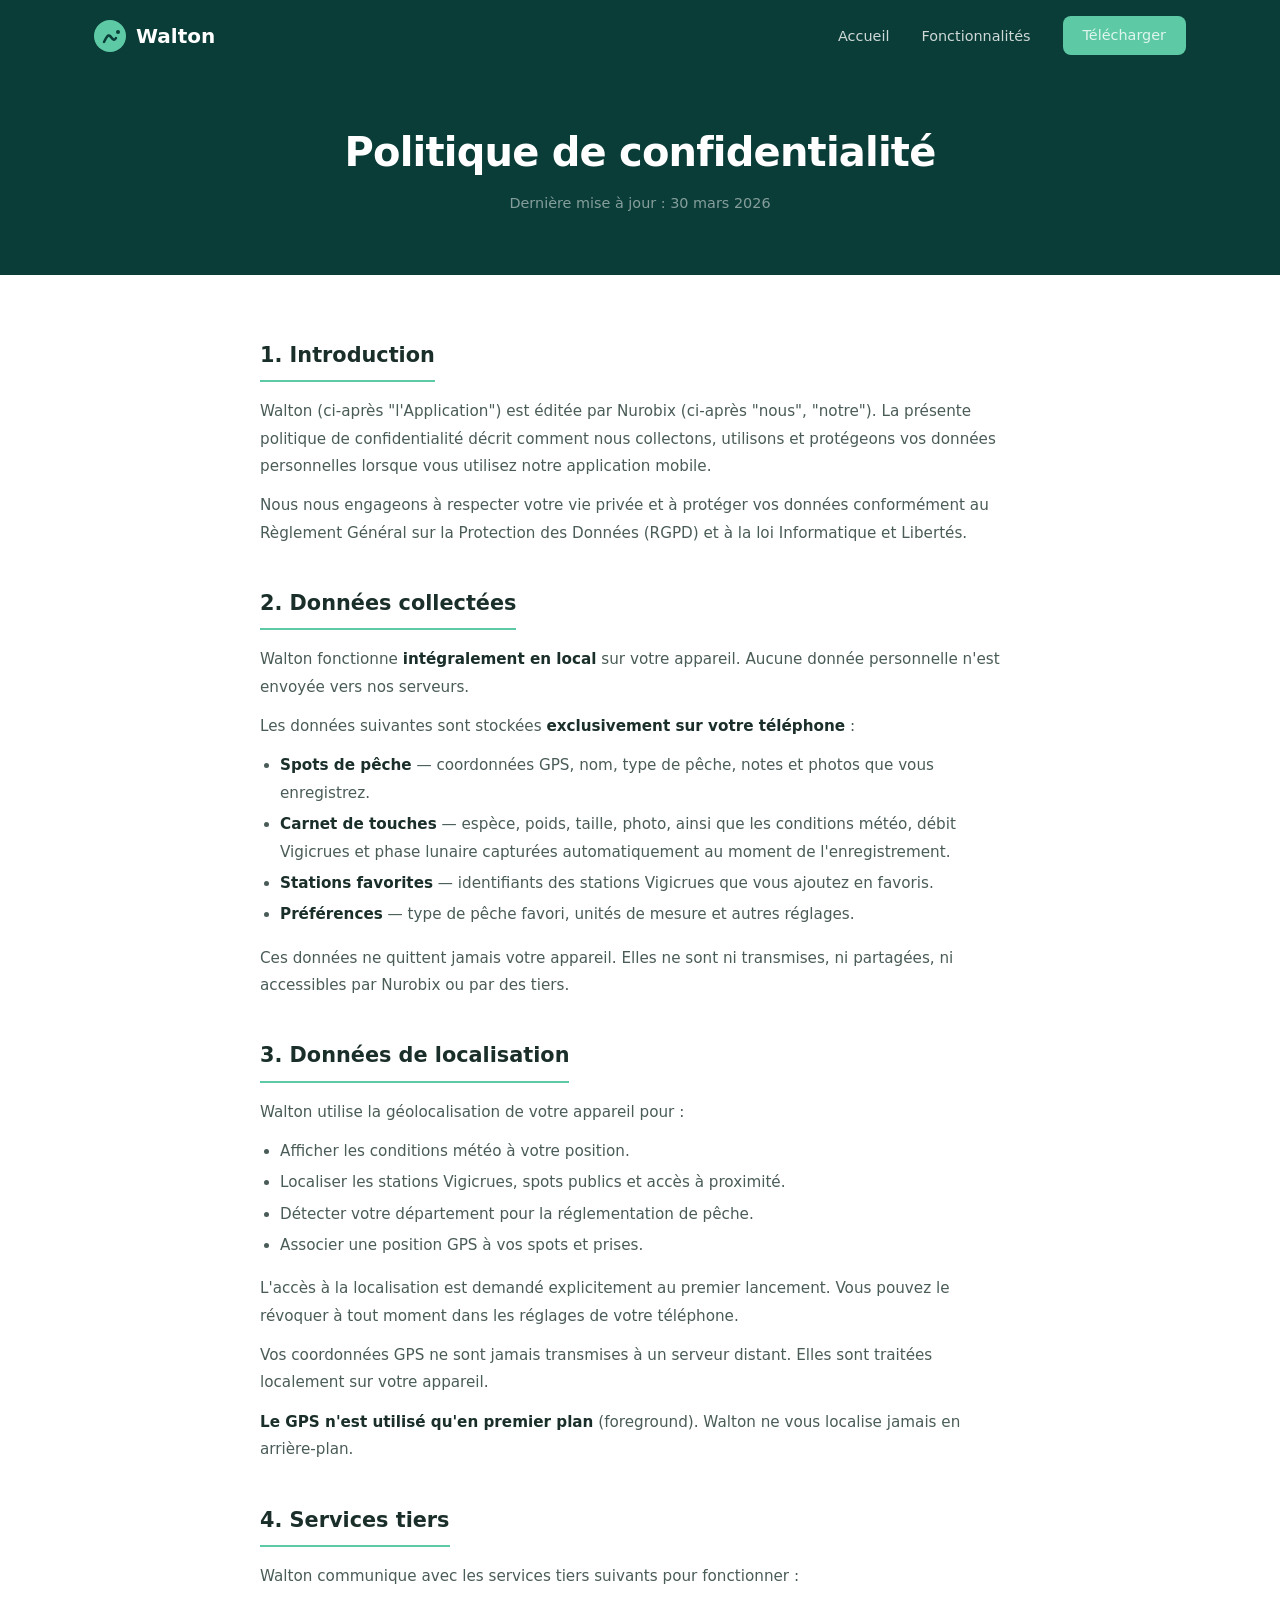
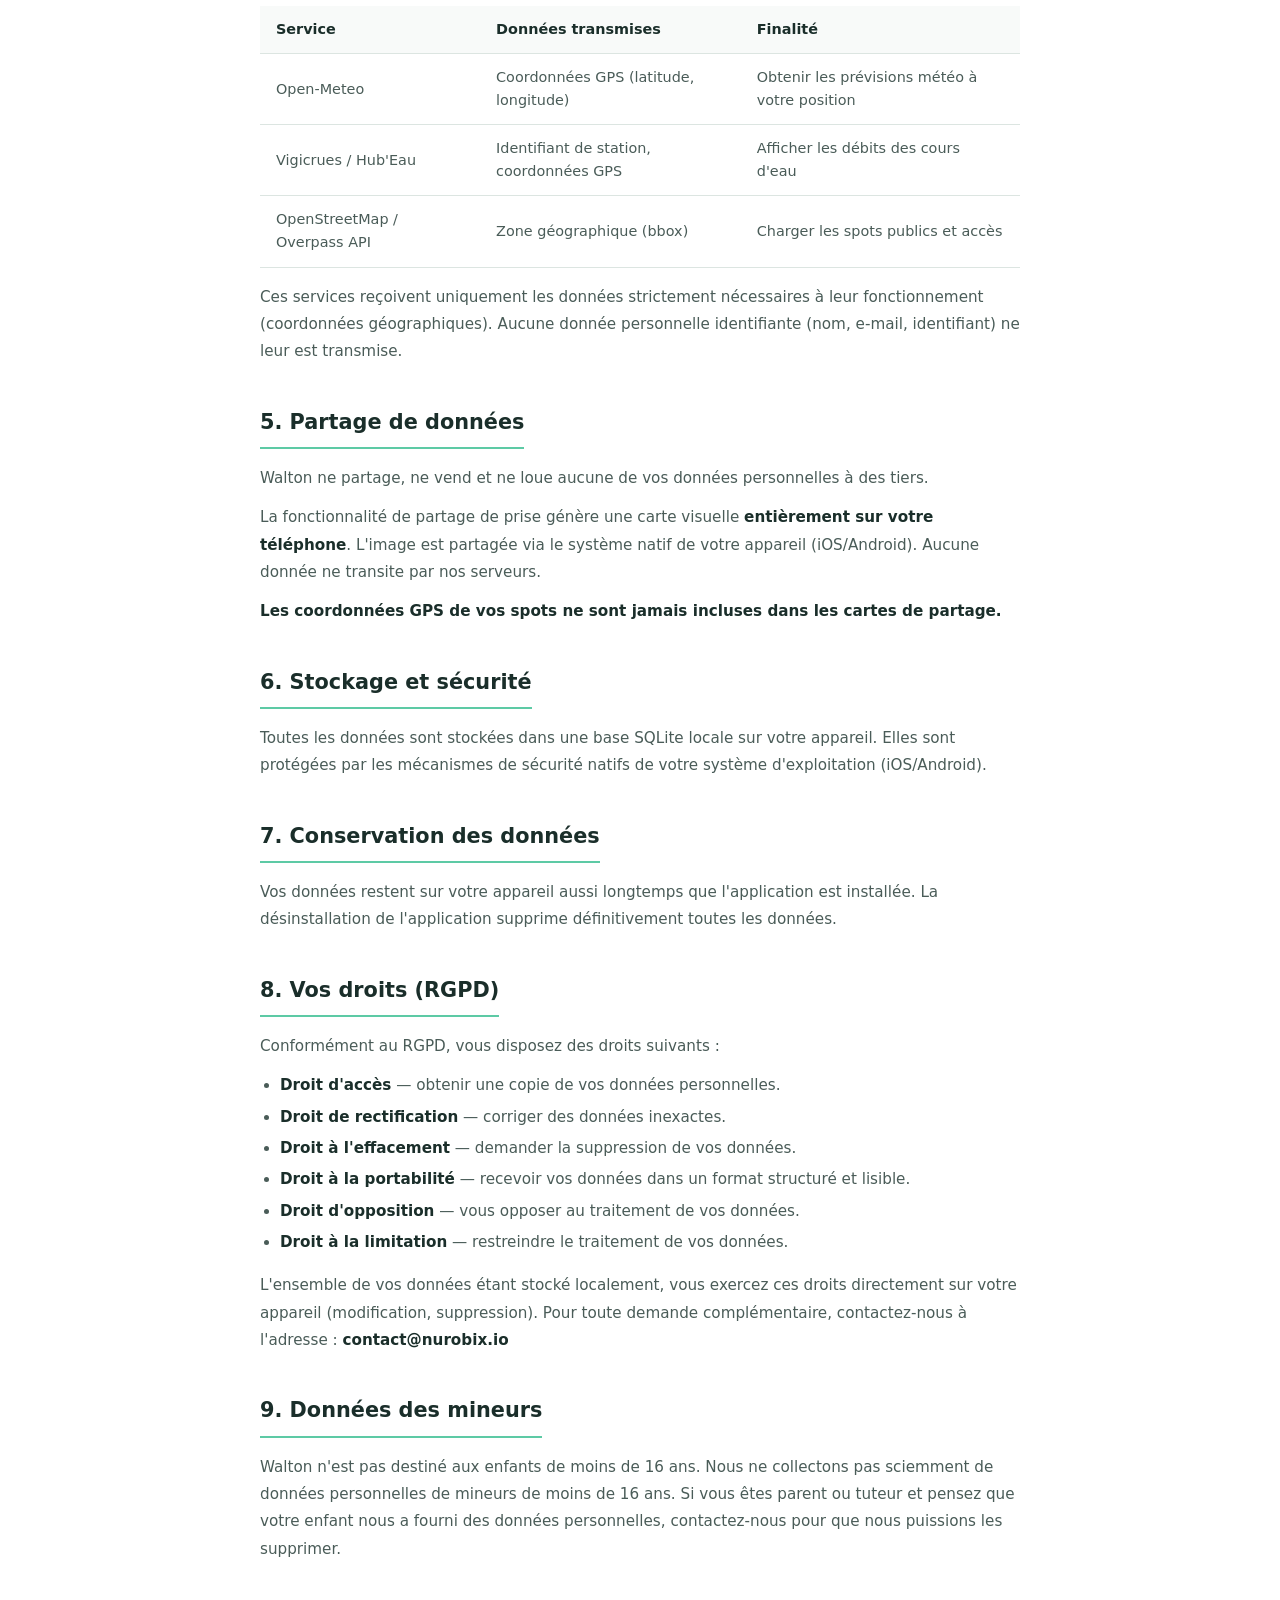
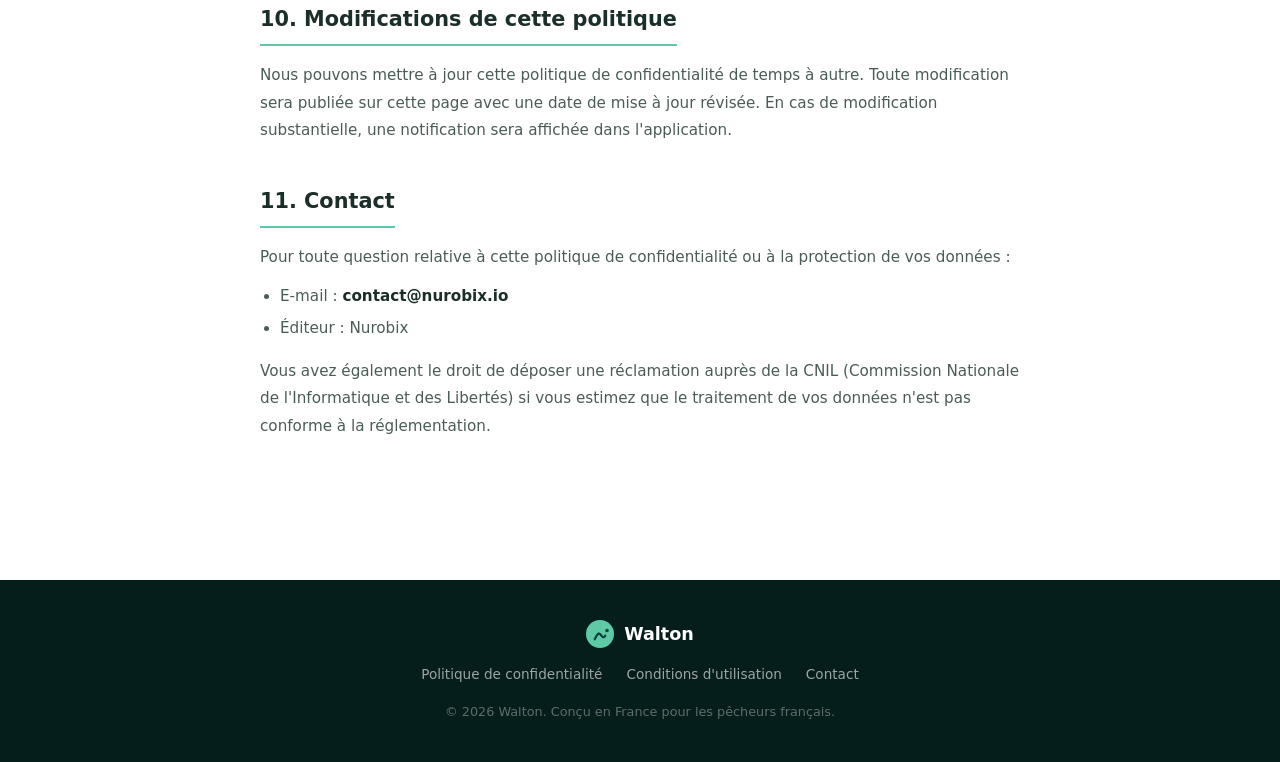
==== commit 718e643b: "Fix accents, remove Phase 2 references, add truite fario image - Add missing French accents across a" ====
--- a/privacy.html
+++ b/privacy.html
@@ -3,8 +3,8 @@
 <head>
     <meta charset="UTF-8">
     <meta name="viewport" content="width=device-width, initial-scale=1.0">
-    <title>Politique de confidentialite — Walton</title>
-    <meta name="description" content="Politique de confidentialite de l'application Walton. Decouvrez comment vos donnees sont traitees et protegees.">
+    <title>Politique de confidentialité — Walton</title>
+    <meta name="description" content="Politique de confidentialité de l'application Walton. Découvrez comment vos données sont traitées et protégées.">
     <meta name="theme-color" content="#0a3d38">
     <link rel="icon" type="image/svg+xml" href="assets/favicon.svg">
     <link rel="stylesheet" href="css/style.css">
@@ -26,8 +26,8 @@
             </button>
             <ul class="nav__links" id="navLinks">
                 <li><a href="index.html">Accueil</a></li>
-                <li><a href="index.html#fonctionnalites">Fonctionnalites</a></li>
-                <li><a href="index.html#telechargement" class="btn btn--nav">Telecharger</a></li>
+                <li><a href="index.html#fonctionnalites">Fonctionnalités</a></li>
+                <li><a href="index.html#telechargement" class="btn btn--nav">Télécharger</a></li>
             </ul>
         </div>
     </nav>
@@ -35,8 +35,8 @@
     <!-- Header -->
     <header class="legal-hero">
         <div class="container">
-            <h1 class="legal-hero__title">Politique de confidentialite</h1>
-            <p class="legal-hero__date">Derniere mise a jour : 30 mars 2026</p>
+            <h1 class="legal-hero__title">Politique de confidentialité</h1>
+            <p class="legal-hero__date">Dernière mise à jour : 30 mars 2026</p>
         </div>
     </header>
 
@@ -47,45 +47,36 @@
 
                 <section class="legal__section">
                     <h2>1. Introduction</h2>
-                    <p>Walton (ci-apres "l'Application") est editee par Nurobix (ci-apres "nous", "notre"). La presente politique de confidentialite decrit comment nous collectons, utilisons et protegeons vos donnees personnelles lorsque vous utilisez notre application mobile.</p>
-                    <p>Nous nous engageons a respecter votre vie privee et a proteger vos donnees conformement au Reglement General sur la Protection des Donnees (RGPD) et a la loi Informatique et Libertes.</p>
+                    <p>Walton (ci-après "l'Application") est éditée par Nurobix (ci-après "nous", "notre"). La présente politique de confidentialité décrit comment nous collectons, utilisons et protégeons vos données personnelles lorsque vous utilisez notre application mobile.</p>
+                    <p>Nous nous engageons à respecter votre vie privée et à protéger vos données conformément au Règlement Général sur la Protection des Données (RGPD) et à la loi Informatique et Libertés.</p>
                 </section>
 
                 <section class="legal__section">
-                    <h2>2. Donnees collectees</h2>
+                    <h2>2. Données collectées</h2>
 
-                    <h3>2.1 Phase 1 — Application sans backend</h3>
-                    <p>En Phase 1, Walton fonctionne <strong>integralement en local</strong> sur votre appareil. Aucune donnee personnelle n'est envoyee vers nos serveurs.</p>
-                    <p>Les donnees suivantes sont stockees <strong>exclusivement sur votre telephone</strong> :</p>
+                    <p>Walton fonctionne <strong>intégralement en local</strong> sur votre appareil. Aucune donnée personnelle n'est envoyée vers nos serveurs.</p>
+                    <p>Les données suivantes sont stockées <strong>exclusivement sur votre téléphone</strong> :</p>
                     <ul>
-                        <li><strong>Spots de peche</strong> — coordonnees GPS, nom, type de peche, notes et photos que vous enregistrez.</li>
-                        <li><strong>Carnet de touches</strong> — espece, poids, taille, photo, ainsi que les conditions meteo, debit Vigicrues et phase lunaire capturees automatiquement au moment de l'enregistrement.</li>
+                        <li><strong>Spots de pêche</strong> — coordonnées GPS, nom, type de pêche, notes et photos que vous enregistrez.</li>
+                        <li><strong>Carnet de touches</strong> — espèce, poids, taille, photo, ainsi que les conditions météo, débit Vigicrues et phase lunaire capturées automatiquement au moment de l'enregistrement.</li>
                         <li><strong>Stations favorites</strong> — identifiants des stations Vigicrues que vous ajoutez en favoris.</li>
-                        <li><strong>Preferences</strong> — type de peche favori, unites de mesure et autres reglages.</li>
+                        <li><strong>Préférences</strong> — type de pêche favori, unités de mesure et autres réglages.</li>
                     </ul>
-                    <p>Ces donnees ne quittent jamais votre appareil. Elles ne sont ni transmises, ni partagees, ni accessibles par Nurobix ou par des tiers.</p>
-
-                    <h3>2.2 Phase 2 — Application avec backend (apres creation de compte)</h3>
-                    <p>Si vous choisissez de creer un compte (fonctionnalite optionnelle introduite en Phase 2), les donnees suivantes seront collectees et stockees sur nos serveurs (heberges via Supabase) :</p>
-                    <ul>
-                        <li><strong>Donnees de compte</strong> — adresse e-mail, identifiant unique.</li>
-                        <li><strong>Spots et prises synchronisees</strong> — les memes donnees que celles stockees localement, avec un identifiant utilisateur associe.</li>
-                        <li><strong>Donnees d'abonnement</strong> — gerees par RevenueCat, qui traite les transactions via l'App Store ou Google Play. Nous ne stockons pas vos informations de paiement.</li>
-                    </ul>
+                    <p>Ces données ne quittent jamais votre appareil. Elles ne sont ni transmises, ni partagées, ni accessibles par Nurobix ou par des tiers.</p>
                 </section>
 
                 <section class="legal__section">
-                    <h2>3. Donnees de localisation</h2>
-                    <p>Walton utilise la geolocalisation de votre appareil pour :</p>
+                    <h2>3. Données de localisation</h2>
+                    <p>Walton utilise la géolocalisation de votre appareil pour :</p>
                     <ul>
-                        <li>Afficher les conditions meteo a votre position.</li>
-                        <li>Localiser les stations Vigicrues, spots publics et acces a proximite.</li>
-                        <li>Detecter votre departement pour la reglementation de peche.</li>
-                        <li>Associer une position GPS a vos spots et prises.</li>
+                        <li>Afficher les conditions météo à votre position.</li>
+                        <li>Localiser les stations Vigicrues, spots publics et accès à proximité.</li>
+                        <li>Détecter votre département pour la réglementation de pêche.</li>
+                        <li>Associer une position GPS à vos spots et prises.</li>
                     </ul>
-                    <p>L'acces a la localisation est demande explicitement au premier lancement. Vous pouvez le revoquer a tout moment dans les reglages de votre telephone.</p>
-                    <p><strong>En Phase 1</strong>, vos coordonnees GPS ne sont jamais transmises a un serveur distant. Elles sont traitees localement sur votre appareil.</p>
-                    <p><strong>Le GPS n'est utilise qu'en premier plan</strong> (foreground). Walton ne vous localise jamais en arriere-plan.</p>
+                    <p>L'accès à la localisation est demandé explicitement au premier lancement. Vous pouvez le révoquer à tout moment dans les réglages de votre téléphone.</p>
+                    <p>Vos coordonnées GPS ne sont jamais transmises à un serveur distant. Elles sont traitées localement sur votre appareil.</p>
+                    <p><strong>Le GPS n'est utilisé qu'en premier plan</strong> (foreground). Walton ne vous localise jamais en arrière-plan.</p>
                 </section>
 
                 <section class="legal__section">
@@ -97,93 +88,82 @@
                             <thead>
                                 <tr>
                                     <th>Service</th>
-                                    <th>Donnees transmises</th>
-                                    <th>Finalite</th>
+                                    <th>Données transmises</th>
+                                    <th>Finalité</th>
                                 </tr>
                             </thead>
                             <tbody>
                                 <tr>
                                     <td>Open-Meteo</td>
-                                    <td>Coordonnees GPS (latitude, longitude)</td>
-                                    <td>Obtenir les previsions meteo a votre position</td>
+                                    <td>Coordonnées GPS (latitude, longitude)</td>
+                                    <td>Obtenir les prévisions météo à votre position</td>
                                 </tr>
                                 <tr>
                                     <td>Vigicrues / Hub'Eau</td>
-                                    <td>Identifiant de station, coordonnees GPS</td>
-                                    <td>Afficher les debits des cours d'eau</td>
+                                    <td>Identifiant de station, coordonnées GPS</td>
+                                    <td>Afficher les débits des cours d'eau</td>
                                 </tr>
                                 <tr>
                                     <td>OpenStreetMap / Overpass API</td>
-                                    <td>Zone geographique (bbox)</td>
-                                    <td>Charger les spots publics et acces</td>
+                                    <td>Zone géographique (bbox)</td>
+                                    <td>Charger les spots publics et accès</td>
                                 </tr>
                             </tbody>
                         </table>
                     </div>
 
-                    <p>Ces services recoivent uniquement les donnees strictement necessaires a leur fonctionnement (coordonnees geographiques). Aucune donnee personnelle identifiante (nom, e-mail, identifiant) ne leur est transmise.</p>
-
-                    <h3>4.1 Services tiers en Phase 2</h3>
-                    <p>En Phase 2, les services suivants peuvent etre utilises en complement :</p>
-                    <ul>
-                        <li><strong>Supabase</strong> — hebergement des donnees de compte et synchronisation.</li>
-                        <li><strong>RevenueCat</strong> — gestion des abonnements premium.</li>
-                        <li><strong>Google AdMob</strong> — affichage de publicites discretes (utilisateurs gratuits uniquement). Le consentement est demande prealablement (ATT sur iOS, GDPR consent sur Android).</li>
-                    </ul>
+                    <p>Ces services reçoivent uniquement les données strictement nécessaires à leur fonctionnement (coordonnées géographiques). Aucune donnée personnelle identifiante (nom, e-mail, identifiant) ne leur est transmise.</p>
                 </section>
 
                 <section class="legal__section">
-                    <h2>5. Partage de donnees</h2>
-                    <p>Walton ne partage, ne vend et ne loue aucune de vos donnees personnelles a des tiers.</p>
-                    <p>La fonctionnalite de partage de prise genere une carte visuelle <strong>entierement sur votre telephone</strong>. L'image est partagee via le systeme natif de votre appareil (iOS/Android). Aucune donnee ne transite par nos serveurs.</p>
-                    <p><strong>Les coordonnees GPS de vos spots ne sont jamais incluses dans les cartes de partage.</strong></p>
+                    <h2>5. Partage de données</h2>
+                    <p>Walton ne partage, ne vend et ne loue aucune de vos données personnelles à des tiers.</p>
+                    <p>La fonctionnalité de partage de prise génère une carte visuelle <strong>entièrement sur votre téléphone</strong>. L'image est partagée via le système natif de votre appareil (iOS/Android). Aucune donnée ne transite par nos serveurs.</p>
+                    <p><strong>Les coordonnées GPS de vos spots ne sont jamais incluses dans les cartes de partage.</strong></p>
                 </section>
 
                 <section class="legal__section">
-                    <h2>6. Stockage et securite</h2>
-                    <p><strong>Phase 1 :</strong> toutes les donnees sont stockees dans une base SQLite locale sur votre appareil. Elles sont protegees par les mecanismes de securite natifs de votre systeme d'exploitation (iOS/Android).</p>
-                    <p><strong>Phase 2 :</strong> les donnees synchronisees sont stockees sur des serveurs Supabase securises, avec chiffrement en transit (TLS) et au repos. L'acces aux donnees est controle par des regles de securite au niveau des lignes (Row Level Security) garantissant que seul l'utilisateur proprietaire peut acceder a ses donnees.</p>
+                    <h2>6. Stockage et sécurité</h2>
+                    <p>Toutes les données sont stockées dans une base SQLite locale sur votre appareil. Elles sont protégées par les mécanismes de sécurité natifs de votre système d'exploitation (iOS/Android).</p>
                 </section>
 
                 <section class="legal__section">
-                    <h2>7. Conservation des donnees</h2>
-                    <p><strong>Phase 1 :</strong> vos donnees restent sur votre appareil aussi longtemps que l'application est installee. La desinstallation de l'application supprime definitivement toutes les donnees.</p>
-                    <p><strong>Phase 2 :</strong> les donnees synchronisees sur le cloud sont conservees tant que votre compte est actif. Vous pouvez demander la suppression de votre compte et de toutes les donnees associees a tout moment.</p>
+                    <h2>7. Conservation des données</h2>
+                    <p>Vos données restent sur votre appareil aussi longtemps que l'application est installée. La désinstallation de l'application supprime définitivement toutes les données.</p>
                 </section>
 
                 <section class="legal__section">
                     <h2>8. Vos droits (RGPD)</h2>
-                    <p>Conformement au RGPD, vous disposez des droits suivants :</p>
+                    <p>Conformément au RGPD, vous disposez des droits suivants :</p>
                     <ul>
-                        <li><strong>Droit d'acces</strong> — obtenir une copie de vos donnees personnelles.</li>
-                        <li><strong>Droit de rectification</strong> — corriger des donnees inexactes.</li>
-                        <li><strong>Droit a l'effacement</strong> — demander la suppression de vos donnees.</li>
-                        <li><strong>Droit a la portabilite</strong> — recevoir vos donnees dans un format structure et lisible.</li>
-                        <li><strong>Droit d'opposition</strong> — vous opposer au traitement de vos donnees.</li>
-                        <li><strong>Droit a la limitation</strong> — restreindre le traitement de vos donnees.</li>
+                        <li><strong>Droit d'accès</strong> — obtenir une copie de vos données personnelles.</li>
+                        <li><strong>Droit de rectification</strong> — corriger des données inexactes.</li>
+                        <li><strong>Droit à l'effacement</strong> — demander la suppression de vos données.</li>
+                        <li><strong>Droit à la portabilité</strong> — recevoir vos données dans un format structuré et lisible.</li>
+                        <li><strong>Droit d'opposition</strong> — vous opposer au traitement de vos données.</li>
+                        <li><strong>Droit à la limitation</strong> — restreindre le traitement de vos données.</li>
                     </ul>
-                    <p>En Phase 1, l'ensemble de vos donnees etant stocke localement, vous exercez ces droits directement sur votre appareil (modification, suppression).</p>
-                    <p>En Phase 2, pour exercer vos droits, contactez-nous a l'adresse : <strong>privacy@walton-app.fr</strong></p>
+                    <p>L'ensemble de vos données étant stocké localement, vous exercez ces droits directement sur votre appareil (modification, suppression). Pour toute demande complémentaire, contactez-nous à l'adresse : <strong>contact@nurobix.io</strong></p>
                 </section>
 
                 <section class="legal__section">
-                    <h2>9. Donnees des mineurs</h2>
-                    <p>Walton n'est pas destine aux enfants de moins de 16 ans. Nous ne collectons pas sciemment de donnees personnelles de mineurs de moins de 16 ans. Si vous etes parent ou tuteur et pensez que votre enfant nous a fourni des donnees personnelles, contactez-nous pour que nous puissions les supprimer.</p>
+                    <h2>9. Données des mineurs</h2>
+                    <p>Walton n'est pas destiné aux enfants de moins de 16 ans. Nous ne collectons pas sciemment de données personnelles de mineurs de moins de 16 ans. Si vous êtes parent ou tuteur et pensez que votre enfant nous a fourni des données personnelles, contactez-nous pour que nous puissions les supprimer.</p>
                 </section>
 
                 <section class="legal__section">
                     <h2>10. Modifications de cette politique</h2>
-                    <p>Nous pouvons mettre a jour cette politique de confidentialite de temps a autre. Toute modification sera publiee sur cette page avec une date de mise a jour revisee. En cas de modification substantielle, une notification sera affichee dans l'application.</p>
+                    <p>Nous pouvons mettre à jour cette politique de confidentialité de temps à autre. Toute modification sera publiée sur cette page avec une date de mise à jour révisée. En cas de modification substantielle, une notification sera affichée dans l'application.</p>
                 </section>
 
                 <section class="legal__section">
                     <h2>11. Contact</h2>
-                    <p>Pour toute question relative a cette politique de confidentialite ou a la protection de vos donnees :</p>
+                    <p>Pour toute question relative à cette politique de confidentialité ou à la protection de vos données :</p>
                     <ul>
-                        <li>E-mail : <strong>privacy@walton-app.fr</strong></li>
-                        <li>Editeur : Nurobix</li>
+                        <li>E-mail : <strong>contact@nurobix.io</strong></li>
+                        <li>Éditeur : Nurobix</li>
                     </ul>
-                    <p>Vous avez egalement le droit de deposer une reclamation aupres de la CNIL (Commission Nationale de l'Informatique et des Libertes) si vous estimez que le traitement de vos donnees n'est pas conforme a la reglementation.</p>
+                    <p>Vous avez également le droit de déposer une réclamation auprès de la CNIL (Commission Nationale de l'Informatique et des Libertés) si vous estimez que le traitement de vos données n'est pas conforme à la réglementation.</p>
                 </section>
 
             </div>
@@ -203,11 +183,11 @@
                     <span>Walton</span>
                 </div>
                 <div class="footer__links">
-                    <a href="privacy.html">Politique de confidentialite</a>
+                    <a href="privacy.html">Politique de confidentialité</a>
                     <a href="terms.html">Conditions d'utilisation</a>
-                    <a href="mailto:contact@walton-app.fr">Contact</a>
+                    <a href="mailto:contact@nurobix.io">Contact</a>
                 </div>
-                <p class="footer__copy">&copy; 2026 Walton. Concu en France pour les pecheurs francais.</p>
+                <p class="footer__copy">&copy; 2026 Walton. Conçu en France pour les pêcheurs français.</p>
             </div>
         </div>
     </footer>
--- a/css/style.css
+++ b/css/style.css
@@ -762,11 +762,15 @@
 
 .share-card__photo {
     height: 200px;
-    background: linear-gradient(135deg, rgba(93,202,165,0.2), rgba(10,61,56,0.8));
-    display: flex;
-    align-items: center;
-    justify-content: center;
     margin: 10px;
+    border-radius: 10px;
+    overflow: hidden;
+}
+
+.share-card__photo-img {
+    width: 100%;
+    height: 100%;
+    object-fit: cover;
     border-radius: 10px;
 }
 
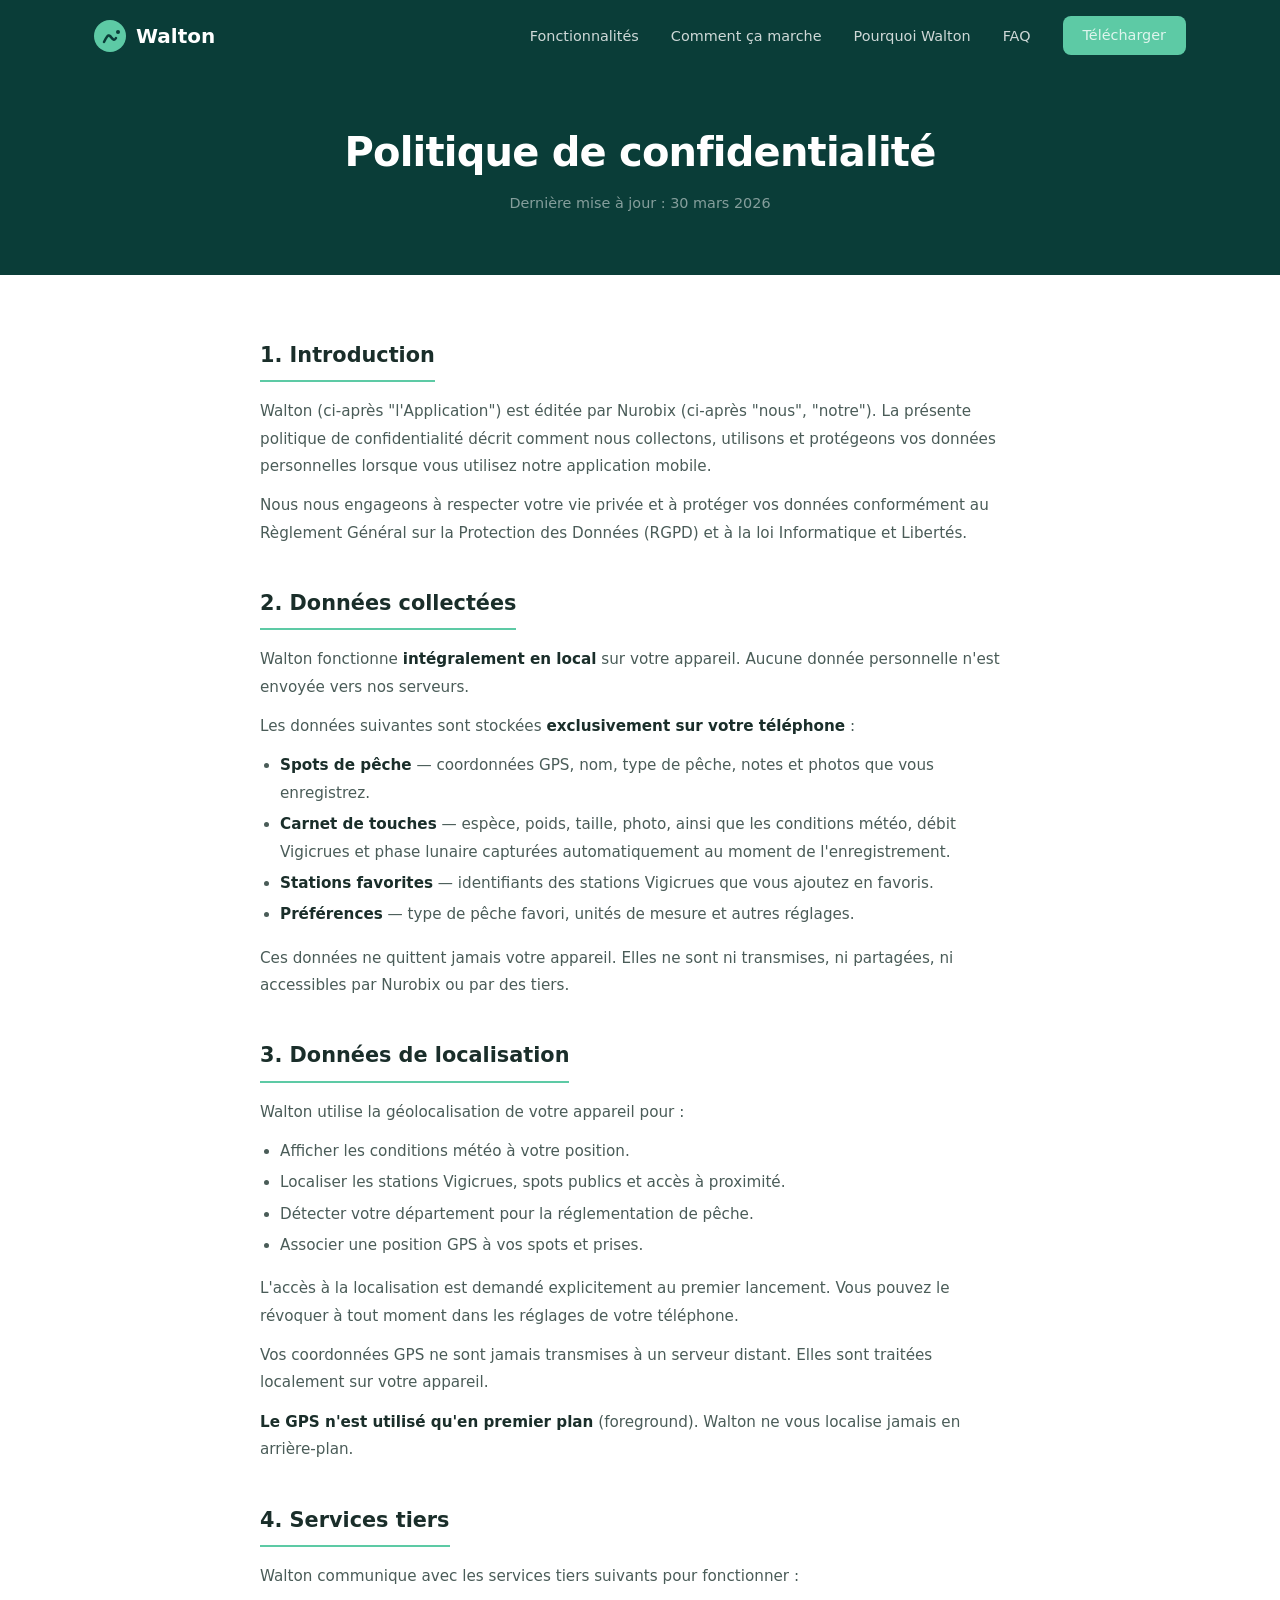
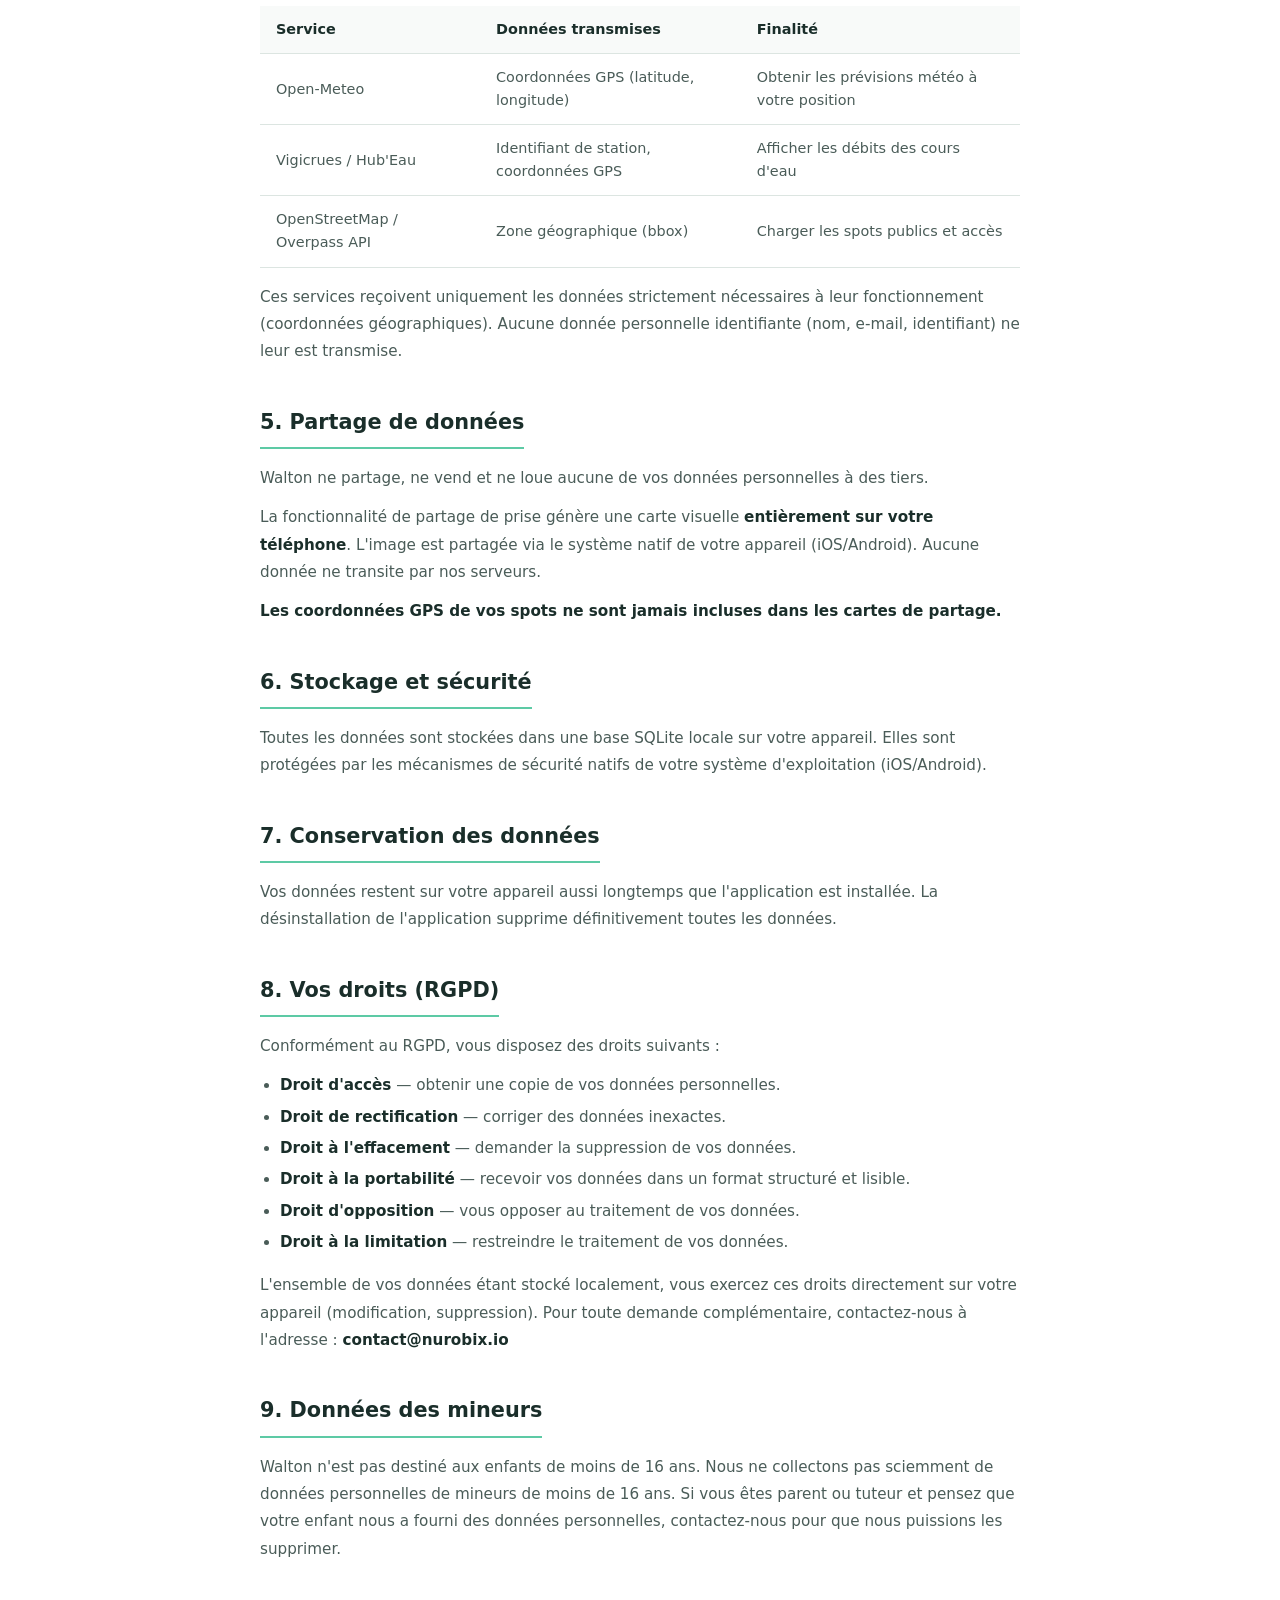
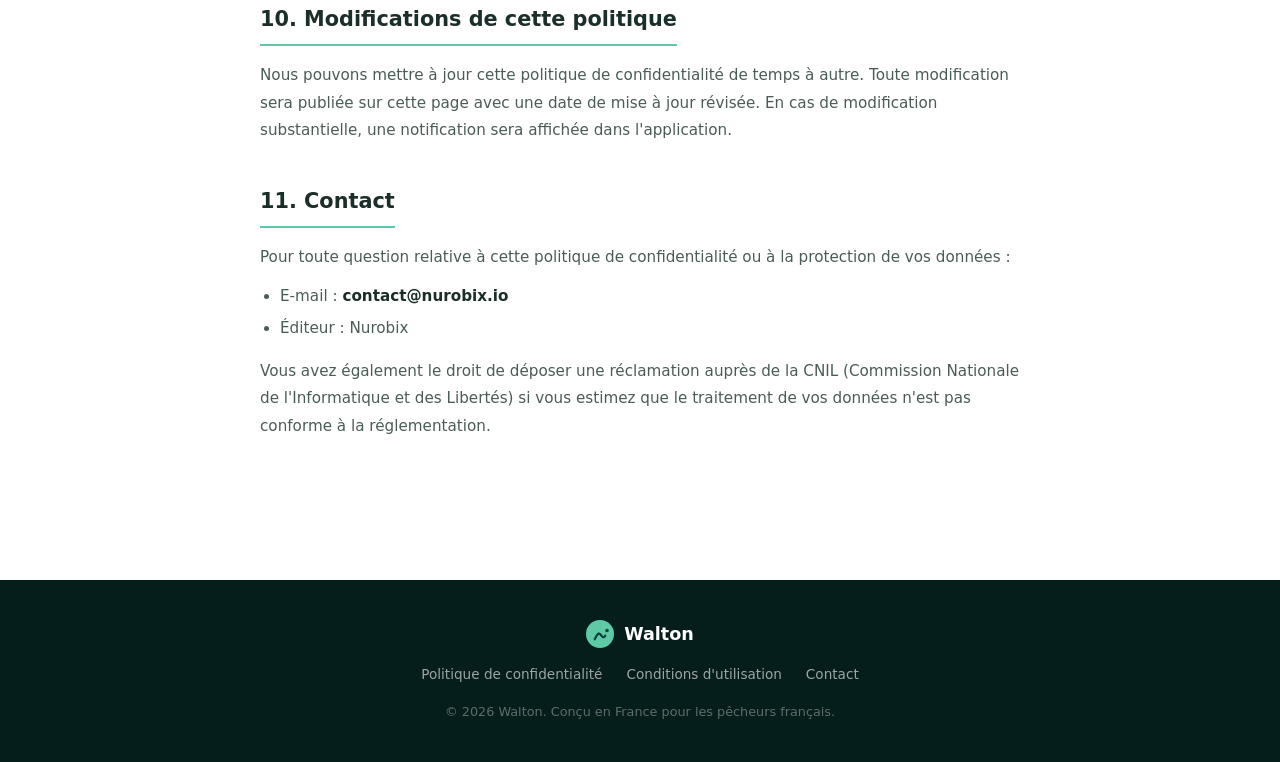
==== commit c3c1b140: "Align navigation menu on privacy and terms pages with index Co-Authored-By: Claude Opus 4.6 (1M cont" ====
--- a/privacy.html
+++ b/privacy.html
@@ -25,8 +25,10 @@
                 <span></span><span></span><span></span>
             </button>
             <ul class="nav__links" id="navLinks">
-                <li><a href="index.html">Accueil</a></li>
                 <li><a href="index.html#fonctionnalites">Fonctionnalités</a></li>
+                <li><a href="index.html#comment-ca-marche">Comment ça marche</a></li>
+                <li><a href="index.html#pourquoi">Pourquoi Walton</a></li>
+                <li><a href="index.html#faq">FAQ</a></li>
                 <li><a href="index.html#telechargement" class="btn btn--nav">Télécharger</a></li>
             </ul>
         </div>
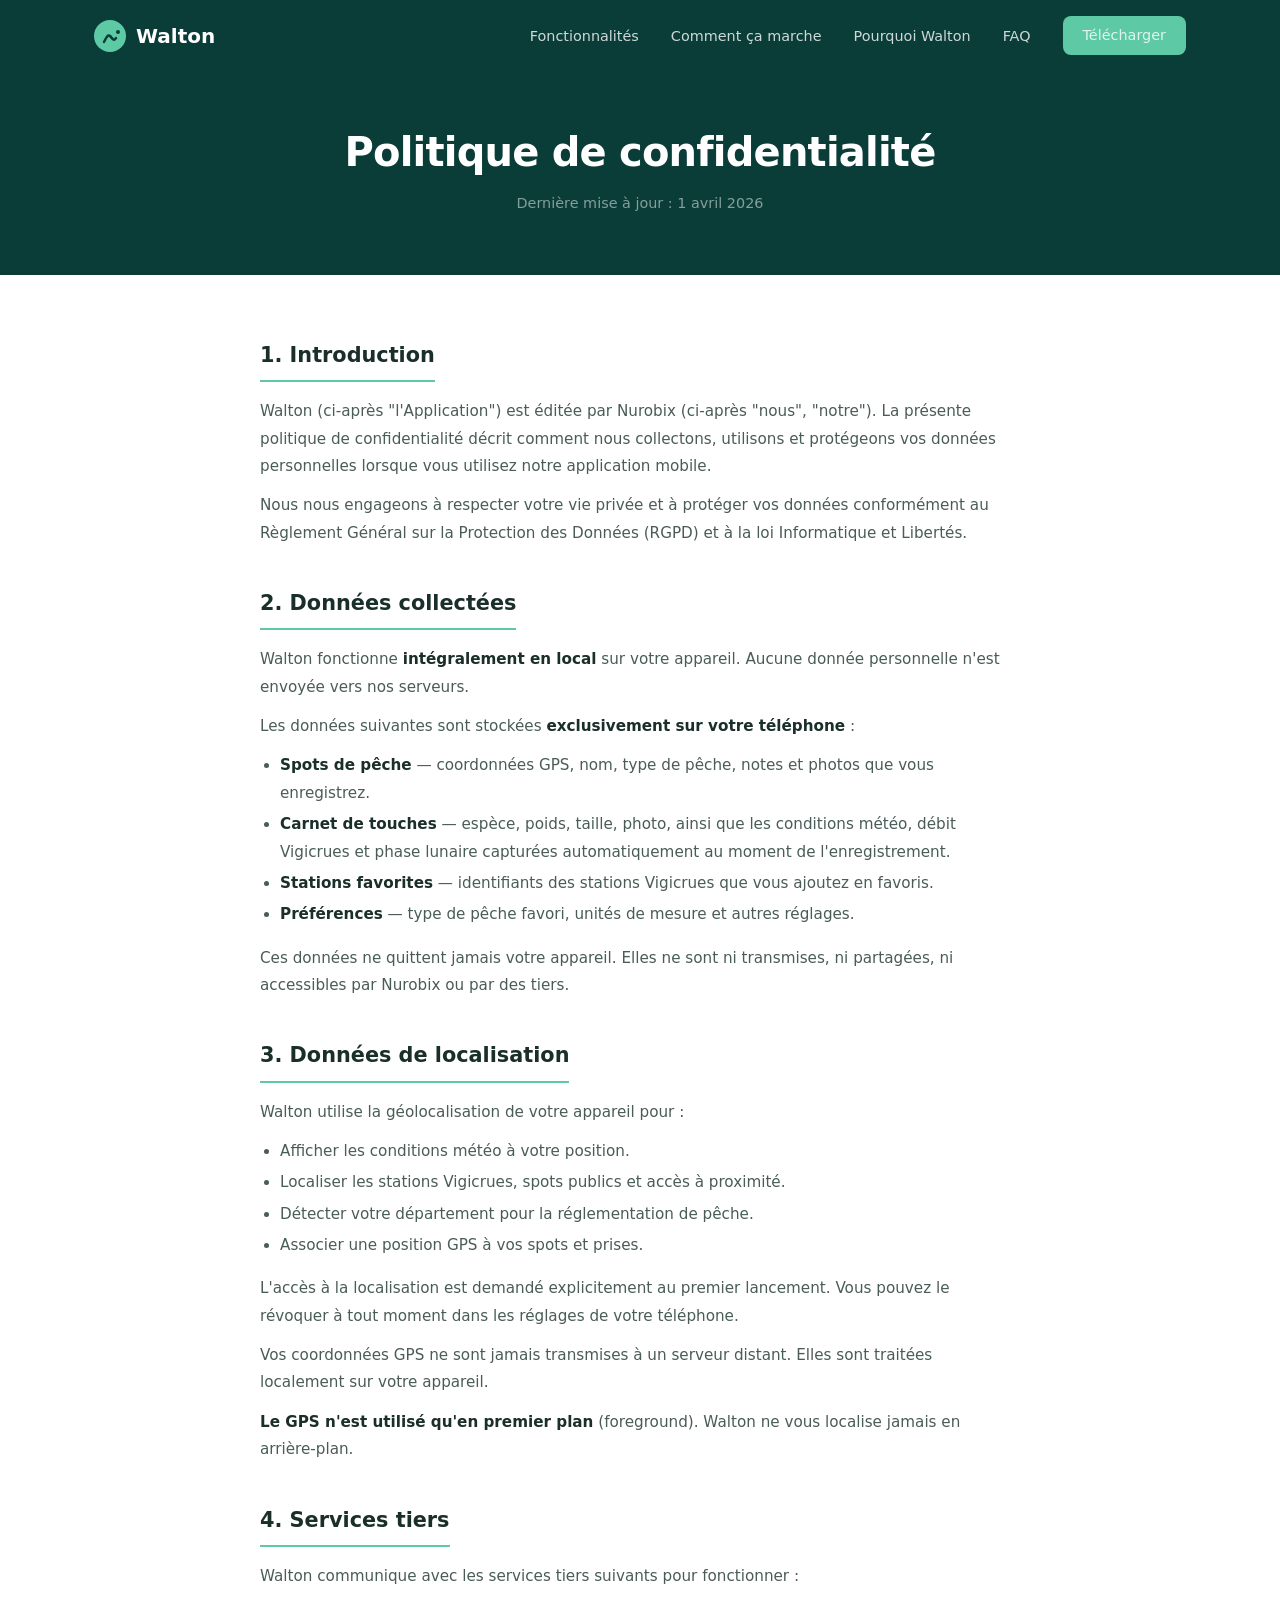
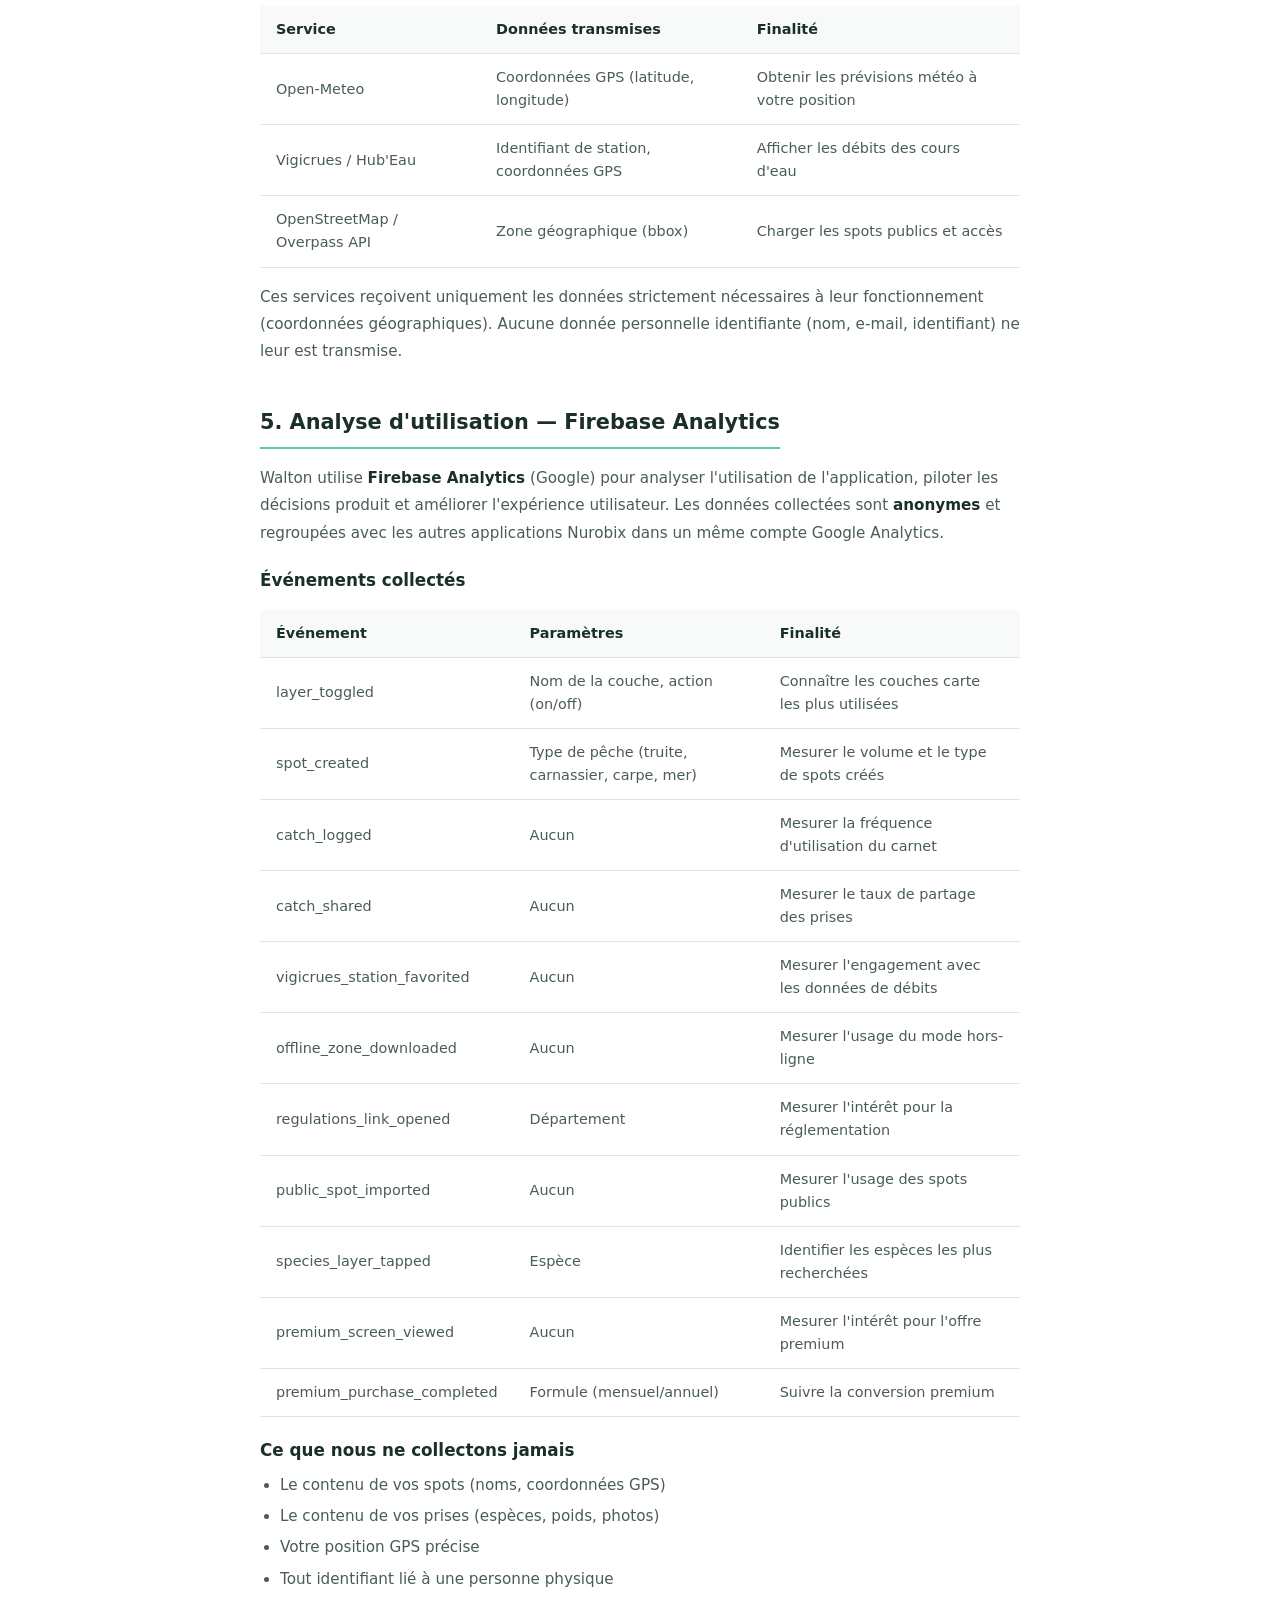
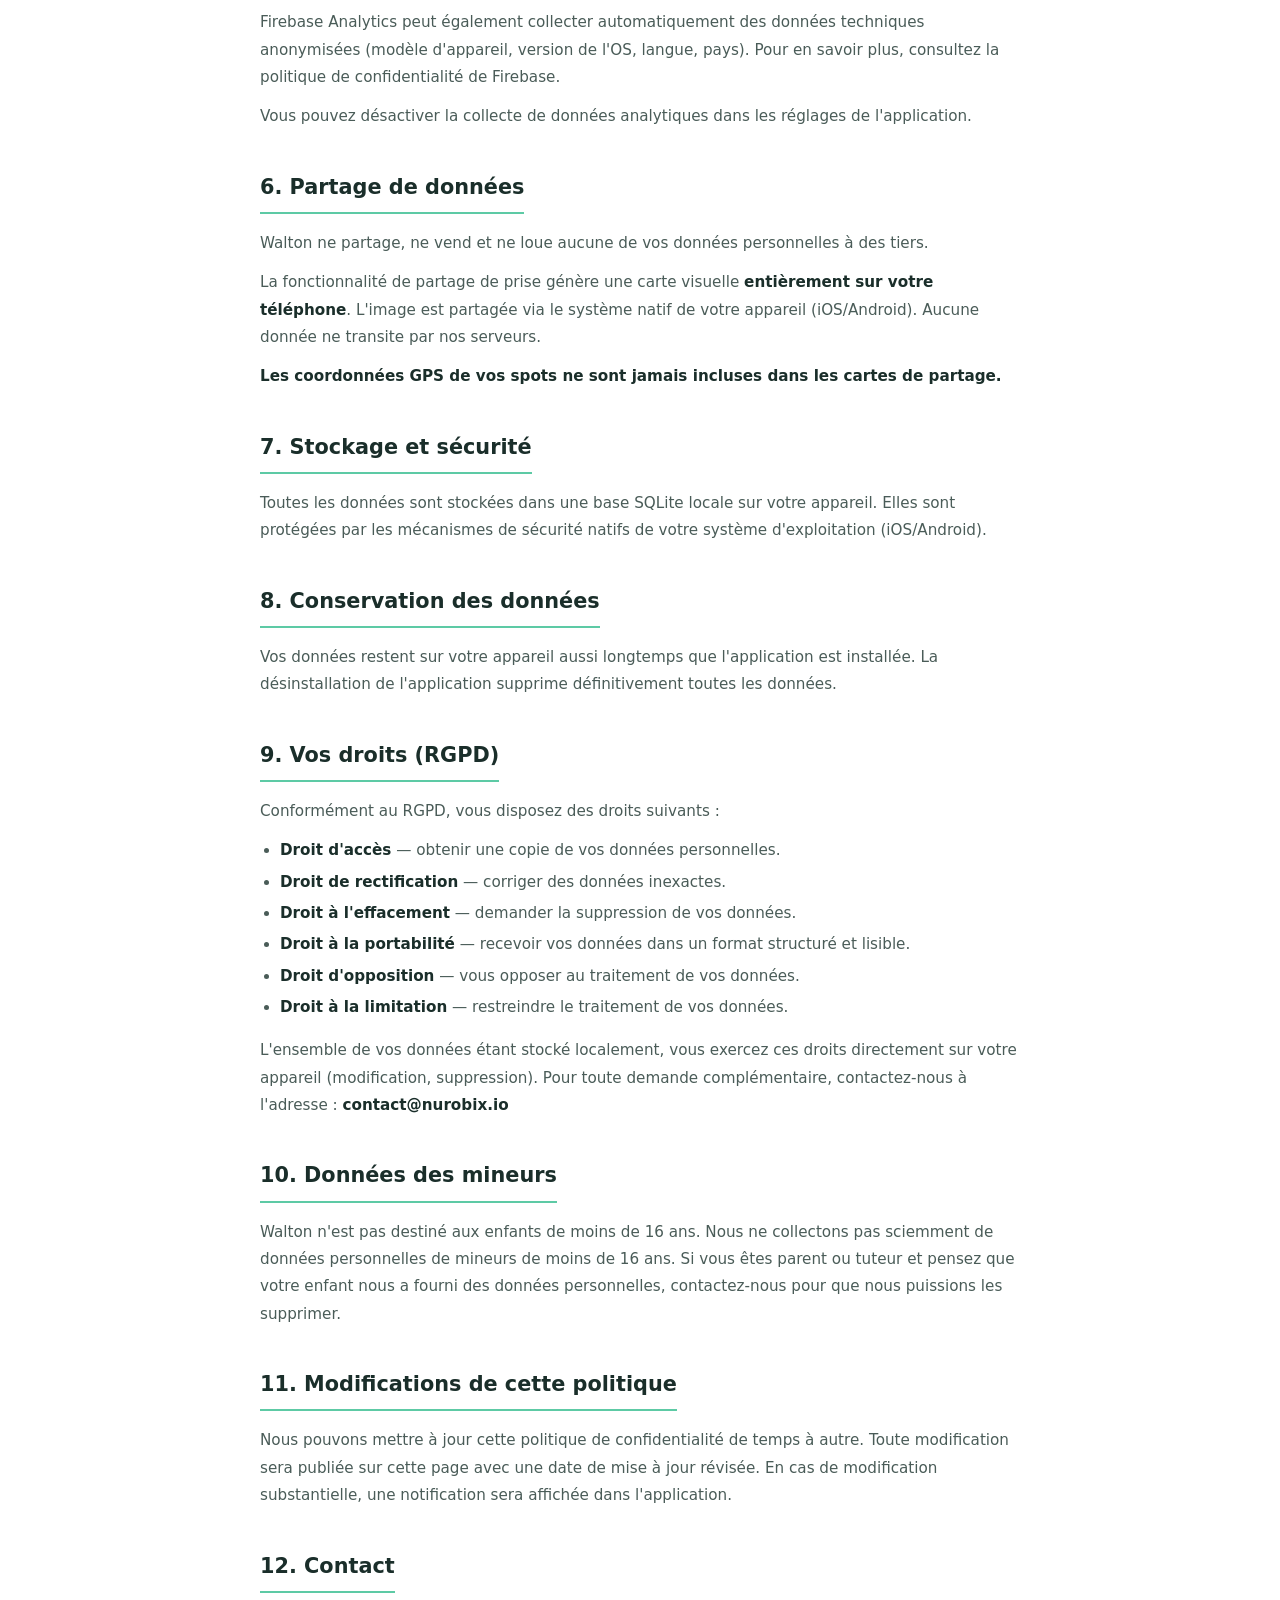
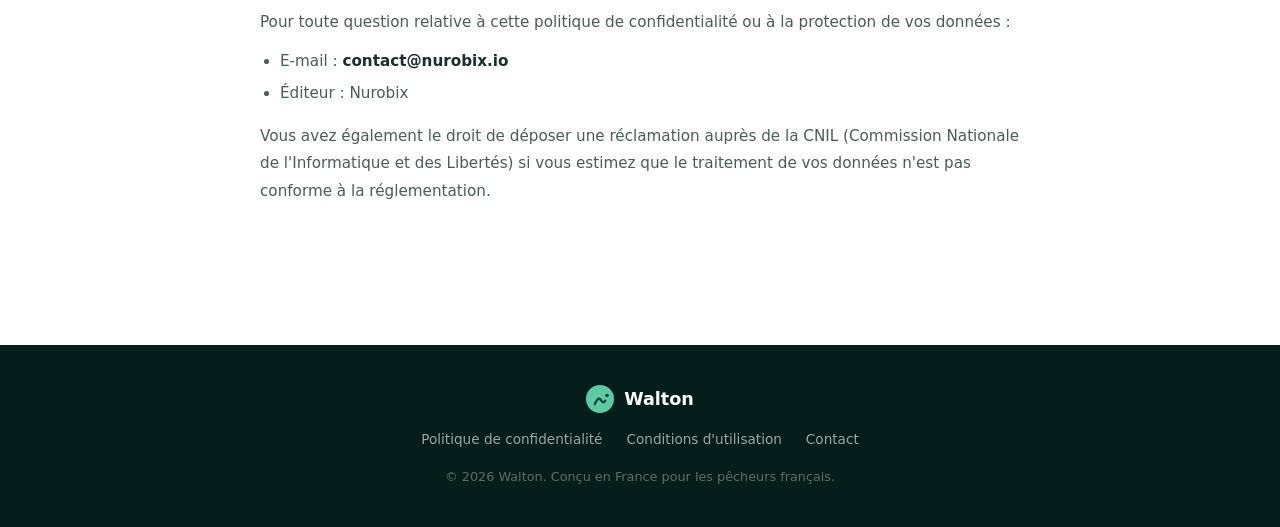
==== commit 6df1e52d: "Add Firebase Analytics section to privacy policy Detail the 11 anonymous events collected via Fireba" ====
--- a/privacy.html
+++ b/privacy.html
@@ -38,7 +38,7 @@
     <header class="legal-hero">
         <div class="container">
             <h1 class="legal-hero__title">Politique de confidentialité</h1>
-            <p class="legal-hero__date">Dernière mise à jour : 30 mars 2026</p>
+            <p class="legal-hero__date">Dernière mise à jour : 1 avril 2026</p>
         </div>
     </header>
 
@@ -118,24 +118,110 @@
                 </section>
 
                 <section class="legal__section">
-                    <h2>5. Partage de données</h2>
+                    <h2>5. Analyse d'utilisation — Firebase Analytics</h2>
+                    <p>Walton utilise <strong>Firebase Analytics</strong> (Google) pour analyser l'utilisation de l'application, piloter les décisions produit et améliorer l'expérience utilisateur. Les données collectées sont <strong>anonymes</strong> et regroupées avec les autres applications Nurobix dans un même compte Google Analytics.</p>
+
+                    <h3>Événements collectés</h3>
+                    <div class="legal__table-wrap">
+                        <table class="legal__table">
+                            <thead>
+                                <tr>
+                                    <th>Événement</th>
+                                    <th>Paramètres</th>
+                                    <th>Finalité</th>
+                                </tr>
+                            </thead>
+                            <tbody>
+                                <tr>
+                                    <td>layer_toggled</td>
+                                    <td>Nom de la couche, action (on/off)</td>
+                                    <td>Connaître les couches carte les plus utilisées</td>
+                                </tr>
+                                <tr>
+                                    <td>spot_created</td>
+                                    <td>Type de pêche (truite, carnassier, carpe, mer)</td>
+                                    <td>Mesurer le volume et le type de spots créés</td>
+                                </tr>
+                                <tr>
+                                    <td>catch_logged</td>
+                                    <td>Aucun</td>
+                                    <td>Mesurer la fréquence d'utilisation du carnet</td>
+                                </tr>
+                                <tr>
+                                    <td>catch_shared</td>
+                                    <td>Aucun</td>
+                                    <td>Mesurer le taux de partage des prises</td>
+                                </tr>
+                                <tr>
+                                    <td>vigicrues_station_favorited</td>
+                                    <td>Aucun</td>
+                                    <td>Mesurer l'engagement avec les données de débits</td>
+                                </tr>
+                                <tr>
+                                    <td>offline_zone_downloaded</td>
+                                    <td>Aucun</td>
+                                    <td>Mesurer l'usage du mode hors-ligne</td>
+                                </tr>
+                                <tr>
+                                    <td>regulations_link_opened</td>
+                                    <td>Département</td>
+                                    <td>Mesurer l'intérêt pour la réglementation</td>
+                                </tr>
+                                <tr>
+                                    <td>public_spot_imported</td>
+                                    <td>Aucun</td>
+                                    <td>Mesurer l'usage des spots publics</td>
+                                </tr>
+                                <tr>
+                                    <td>species_layer_tapped</td>
+                                    <td>Espèce</td>
+                                    <td>Identifier les espèces les plus recherchées</td>
+                                </tr>
+                                <tr>
+                                    <td>premium_screen_viewed</td>
+                                    <td>Aucun</td>
+                                    <td>Mesurer l'intérêt pour l'offre premium</td>
+                                </tr>
+                                <tr>
+                                    <td>premium_purchase_completed</td>
+                                    <td>Formule (mensuel/annuel)</td>
+                                    <td>Suivre la conversion premium</td>
+                                </tr>
+                            </tbody>
+                        </table>
+                    </div>
+
+                    <h3>Ce que nous ne collectons jamais</h3>
+                    <ul>
+                        <li>Le contenu de vos spots (noms, coordonnées GPS)</li>
+                        <li>Le contenu de vos prises (espèces, poids, photos)</li>
+                        <li>Votre position GPS précise</li>
+                        <li>Tout identifiant lié à une personne physique</li>
+                    </ul>
+
+                    <p>Firebase Analytics peut également collecter automatiquement des données techniques anonymisées (modèle d'appareil, version de l'OS, langue, pays). Pour en savoir plus, consultez la <a href="https://firebase.google.com/support/privacy" target="_blank" rel="noopener">politique de confidentialité de Firebase</a>.</p>
+                    <p>Vous pouvez désactiver la collecte de données analytiques dans les réglages de l'application.</p>
+                </section>
+
+                <section class="legal__section">
+                    <h2>6. Partage de données</h2>
                     <p>Walton ne partage, ne vend et ne loue aucune de vos données personnelles à des tiers.</p>
                     <p>La fonctionnalité de partage de prise génère une carte visuelle <strong>entièrement sur votre téléphone</strong>. L'image est partagée via le système natif de votre appareil (iOS/Android). Aucune donnée ne transite par nos serveurs.</p>
                     <p><strong>Les coordonnées GPS de vos spots ne sont jamais incluses dans les cartes de partage.</strong></p>
                 </section>
 
                 <section class="legal__section">
-                    <h2>6. Stockage et sécurité</h2>
+                    <h2>7. Stockage et sécurité</h2>
                     <p>Toutes les données sont stockées dans une base SQLite locale sur votre appareil. Elles sont protégées par les mécanismes de sécurité natifs de votre système d'exploitation (iOS/Android).</p>
                 </section>
 
                 <section class="legal__section">
-                    <h2>7. Conservation des données</h2>
+                    <h2>8. Conservation des données</h2>
                     <p>Vos données restent sur votre appareil aussi longtemps que l'application est installée. La désinstallation de l'application supprime définitivement toutes les données.</p>
                 </section>
 
                 <section class="legal__section">
-                    <h2>8. Vos droits (RGPD)</h2>
+                    <h2>9. Vos droits (RGPD)</h2>
                     <p>Conformément au RGPD, vous disposez des droits suivants :</p>
                     <ul>
                         <li><strong>Droit d'accès</strong> — obtenir une copie de vos données personnelles.</li>
@@ -149,17 +235,17 @@
                 </section>
 
                 <section class="legal__section">
-                    <h2>9. Données des mineurs</h2>
+                    <h2>10. Données des mineurs</h2>
                     <p>Walton n'est pas destiné aux enfants de moins de 16 ans. Nous ne collectons pas sciemment de données personnelles de mineurs de moins de 16 ans. Si vous êtes parent ou tuteur et pensez que votre enfant nous a fourni des données personnelles, contactez-nous pour que nous puissions les supprimer.</p>
                 </section>
 
                 <section class="legal__section">
-                    <h2>10. Modifications de cette politique</h2>
+                    <h2>11. Modifications de cette politique</h2>
                     <p>Nous pouvons mettre à jour cette politique de confidentialité de temps à autre. Toute modification sera publiée sur cette page avec une date de mise à jour révisée. En cas de modification substantielle, une notification sera affichée dans l'application.</p>
                 </section>
 
                 <section class="legal__section">
-                    <h2>11. Contact</h2>
+                    <h2>12. Contact</h2>
                     <p>Pour toute question relative à cette politique de confidentialité ou à la protection de vos données :</p>
                     <ul>
                         <li>E-mail : <strong>contact@nurobix.io</strong></li>
